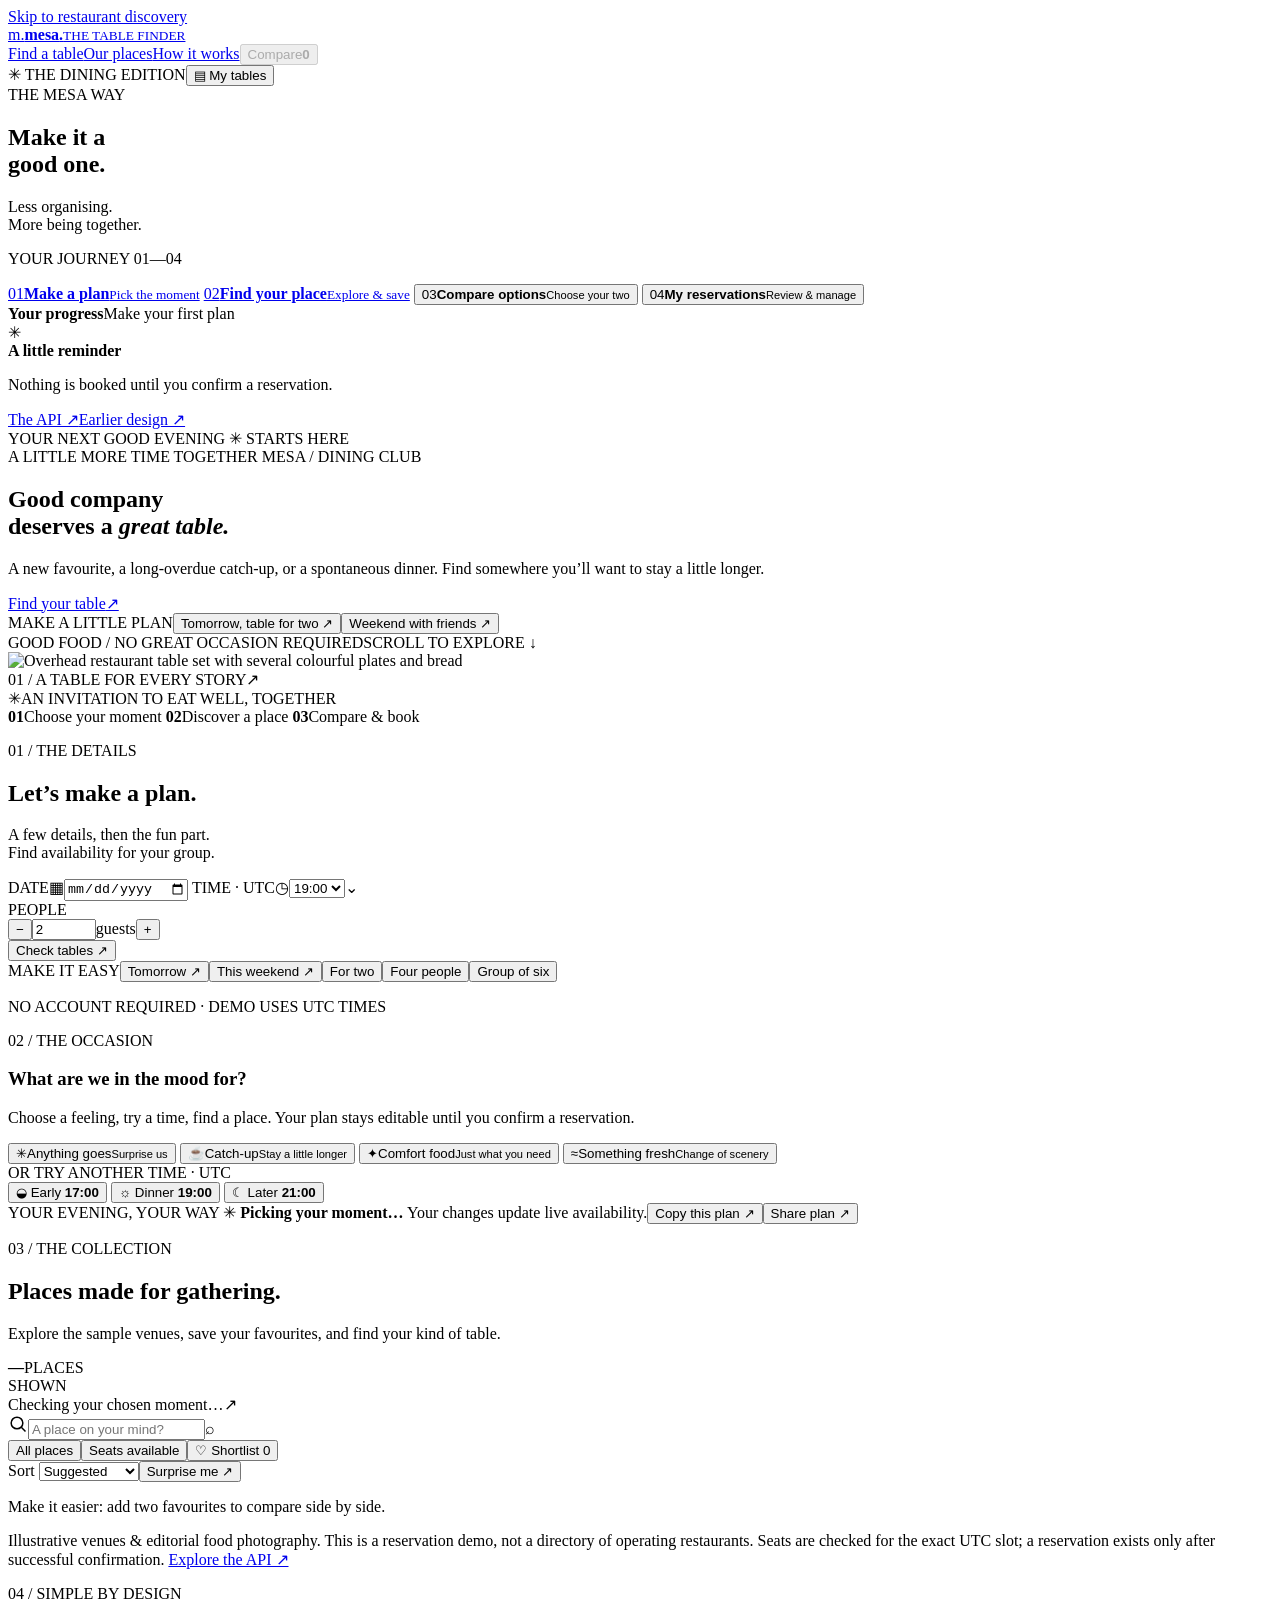
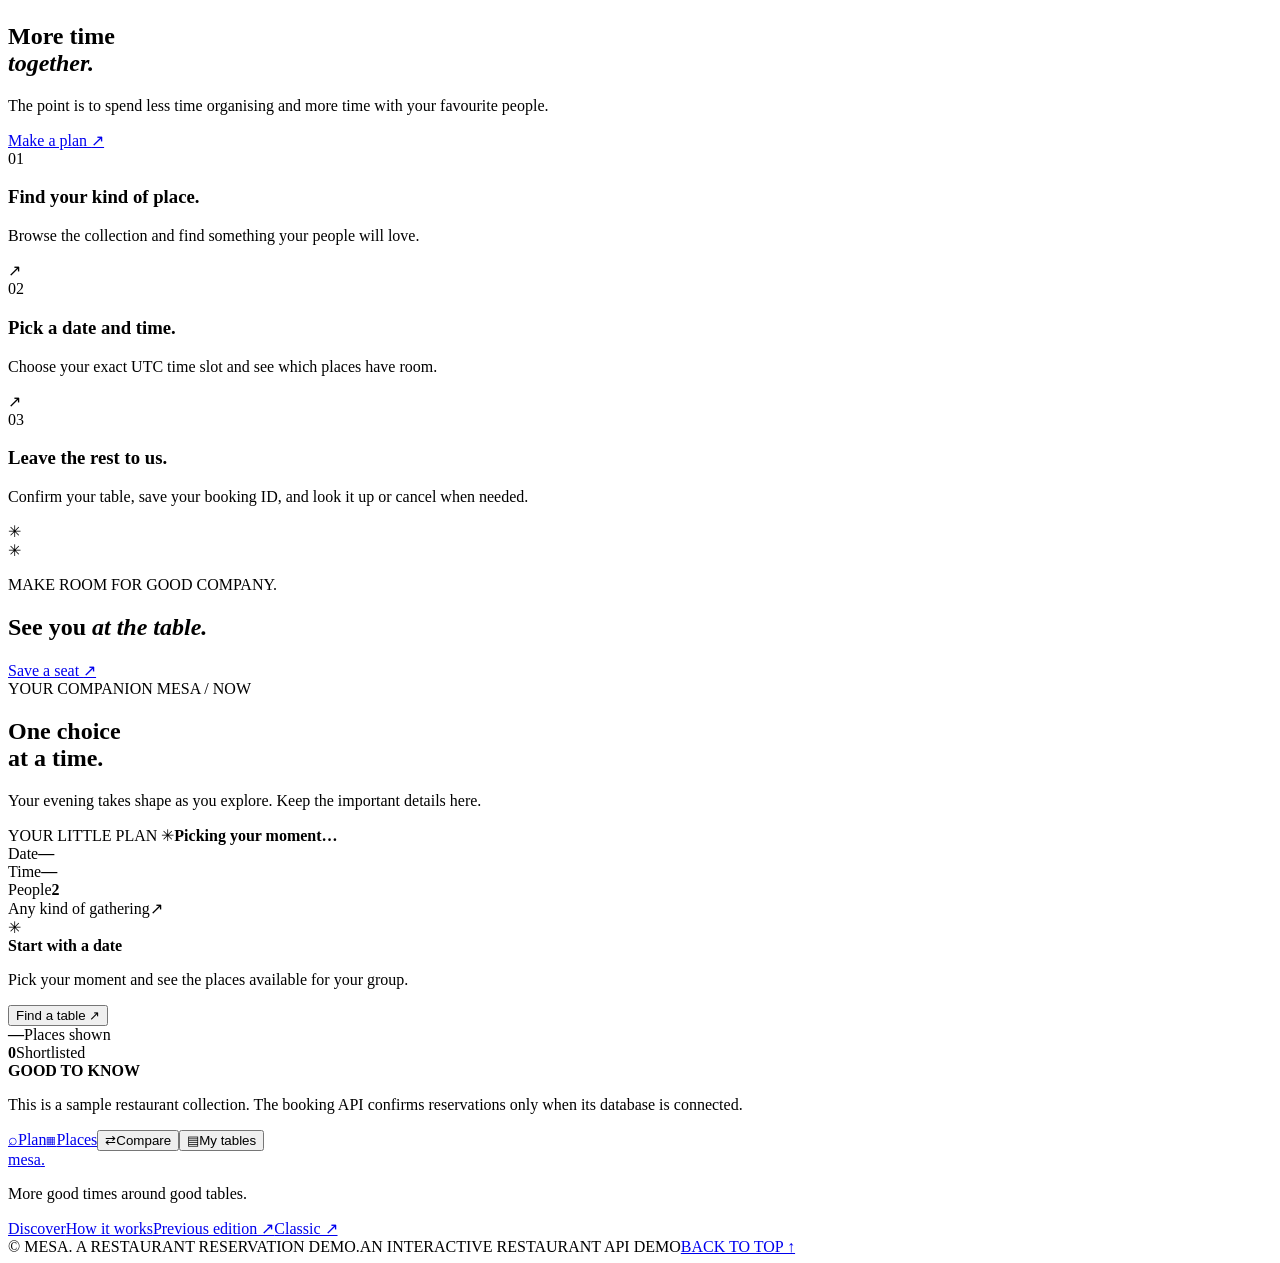
==== static/v3/index.html @ da26e8a4 "feat(mesa): add native share-plan action and accessible visual fallback on venue details" ====
<!doctype html>
<html lang="en">
<head>
  <meta charset="utf-8">
  <meta name="viewport" content="width=device-width, initial-scale=1">
  <meta name="theme-color" content="#F8F6F1">
  <meta name="description" content="A considered restaurant table finder. Compare places, check exact availability, save your favourites, and make a better plan together.">
  <title>mesa. — Find a place to gather</title>
  <link rel="icon" type="image/svg+xml" href="/v3-assets/favicon.svg">
  <link rel="preconnect" href="https://fonts.googleapis.com">
  <link rel="preconnect" href="https://fonts.gstatic.com" crossorigin>
  <link href="https://fonts.googleapis.com/css2?family=DM+Sans:wght@400;500;600;700;800&family=DM+Serif+Display:ital@0;1&display=swap" rel="stylesheet">
  <link rel="stylesheet" href="/v3-assets/styles.css">
  <link rel="stylesheet" href="/v3-assets/studio.css">
  <link rel="stylesheet" href="/v3-assets/compare.css">
  <link rel="stylesheet" href="/v3-assets/workspace.css">
  <link rel="stylesheet" href="/v3-assets/dining.css">
  <script src="/v3-assets/app.js" defer></script>
  <script src="/v3-assets/studio.js" defer></script>
  <script src="/v3-assets/compare.js" defer></script>
  <script src="/v3-assets/workspace.js" defer></script>
  <script src="/v3-assets/dining.js" defer></script>
</head>
<body>
  <a class="skip-link" href="#explore">Skip to restaurant discovery</a>
  <header class="workspace-header" id="top">
    <a href="#explore" class="workspace-brand" aria-label="Mesa Home"><span class="brand-mark" aria-hidden="true">m.</span><span class="brand-words"><strong>mesa<span>.</span></strong><small>THE TABLE FINDER</small></span></a>
    <nav class="workspace-tabs" aria-label="Primary"><a href="#explore" class="workspace-tab" data-work-nav="plan"><span>Find a table</span></a><a href="#places" class="workspace-tab" data-work-nav="places"><span>Our places</span></a><a href="#how-it-works" class="workspace-tab" data-work-nav="how"><span>How it works</span></a><button type="button" class="workspace-tab" data-open-compare id="header-compare" disabled><span>Compare</span><b id="header-compare-count">0</b></button></nav>
    <div class="workspace-actions"><span class="demo-indicator"><span aria-hidden="true">✳</span> THE DINING EDITION</span><button class="saved-button" type="button" id="open-reservations"><span aria-hidden="true">▤</span> My tables <span class="saved-count" id="saved-count" hidden></span></button></div>
  </header>
  <div class="workspace-shell">
    <aside class="journey-rail" aria-label="Your table journey">
      <div class="rail-intro"><span class="rail-kicker">THE MESA WAY</span><h2>Make it a<br>good one<span>.</span></h2><p>Less organising.<br>More being together.</p></div>
      <p class="rail-section-title">YOUR JOURNEY <span>01—04</span></p>
      <nav class="journey-list" aria-label="Reservation journey">
        <a href="#explore" class="journey-step is-active" data-step="plan"><span class="journey-no">01</span><span><strong>Make a plan</strong><small>Pick the moment</small></span></a>
        <a href="#places" class="journey-step" data-step="discover"><span class="journey-no">02</span><span><strong>Find your place</strong><small>Explore &amp; save</small></span></a>
        <button type="button" class="journey-step" data-open-compare data-step="compare"><span class="journey-no">03</span><span><strong>Compare options</strong><small>Choose your two</small></span></button>
        <button type="button" class="journey-step" data-open-tables data-step="review"><span class="journey-no">04</span><span><strong>My reservations</strong><small>Review &amp; manage</small></span></button>
      </nav>
      <div class="rail-tail"><div class="rail-progress-title"><strong>Your progress</strong><span id="rail-progress-text">Make your first plan</span></div><div class="rail-progress-track"><span id="rail-progress-fill"></span></div><div class="rail-note"><span aria-hidden="true">✳</span><div><strong>A little reminder</strong><p>Nothing is booked until you confirm a reservation.</p></div></div><div class="rail-links"><a href="/docs">The API ↗</a><a href="/v2">Earlier design ↗</a></div></div>
    </aside>
    <div class="workspace-main">
  <main class="workspace-content">
    <section class="hero" aria-labelledby="hero-title"><span class="hero-section-label">YOUR NEXT GOOD EVENING <span>✳</span> STARTS HERE</span>
      <div class="container hero-grid">
        <div class="hero-copy">
          <div class="kicker"><span class="kicker-dot"></span> A LITTLE MORE TIME TOGETHER <span class="edition">MESA / DINING CLUB</span></div>
          <h1 id="hero-title">Good company<br>deserves a <em>great table.</em></h1>
          <p class="hero-sub">A new favourite, a long-overdue catch-up, or a spontaneous dinner. Find somewhere you’ll want to stay a little longer.</p>
          <a class="hero-cta" href="#plan-fields"><span>Find your table</span><span class="cta-circle" aria-hidden="true">↗</span></a>
          <div class="hero-quick" aria-label="Quick plans"><span class="hero-quick-label">MAKE A LITTLE PLAN</span><button type="button" data-hero-plan="tomorrow">Tomorrow, table for two <span aria-hidden="true">↗</span></button><button type="button" data-hero-plan="weekend">Weekend with friends <span aria-hidden="true">↗</span></button></div>
          <div class="hero-foot"><span>GOOD FOOD / NO GREAT OCCASION REQUIRED</span><span>SCROLL TO EXPLORE ↓</span></div>
        </div>
        <div class="hero-visual" aria-label="Editorial photograph of food arranged around a shared table">
          <div class="visual-frame">
            <img class="hero-plate" src="https://images.unsplash.com/photo-1763867641433-e7d2c0f62361?auto=format&fit=crop&w=1400&q=82" data-fallback="/v2-assets/hero-table.svg" width="1000" height="900" fetchpriority="high" alt="Overhead restaurant table set with several colourful plates and bread">
            <div class="hero-photo-caption"><span>01 / A TABLE FOR EVERY STORY</span><span aria-hidden="true">↗</span></div>
          </div>
          <div class="photo-footnote"><span>✳</span><span>AN INVITATION TO EAT WELL, TOGETHER</span></div>
        </div>
      </div>
    </section>
    <div class="editorial-steps" aria-label="How Mesa works">
      <span class="editorial-step"><b>01</b><span>Choose your moment</span></span>
      <span class="steps-rule" aria-hidden="true"></span>
      <span class="editorial-step"><b>02</b><span>Discover a place</span></span>
      <span class="steps-rule" aria-hidden="true"></span>
      <span class="editorial-step"><b>03</b><span>Compare &amp; book</span></span>
    </div>
    <section id="explore" class="explore">
      <div class="container">
        <div class="booking-heading" id="plan-fields"><div><p class="eyebrow">01 / THE DETAILS</p><h2>Let’s make a plan.</h2></div><p>A few details, then the fun part.<br>Find availability for your group.</p></div>
        <form id="search-form" class="finder-form">
          <label class="field date-field" for="date"><span class="field-index">DATE</span><span class="field-main"><span class="field-icon" aria-hidden="true">▦</span><input id="date" name="date" type="date" required></span></label>
          <label class="field time-field" for="time"><span class="field-index">TIME · UTC</span><span class="field-main"><span class="field-icon" aria-hidden="true">◷</span><select id="time" name="time" required><option value="11:00">11:00</option><option value="12:00">12:00</option><option value="13:00">13:00</option><option value="14:00">14:00</option><option value="15:00">15:00</option><option value="16:00">16:00</option><option value="17:00">17:00</option><option value="18:00">18:00</option><option value="19:00" selected>19:00</option><option value="20:00">20:00</option><option value="21:00">21:00</option><option value="22:00">22:00</option></select><span class="select-arrow" aria-hidden="true">⌄</span></span></label>
          <div class="field guests-field"><label class="field-index" for="guests">PEOPLE</label><div class="guest-stepper"><button class="step" type="button" id="fewer" aria-label="Remove one guest">−</button><input id="guests" type="number" name="guests" min="1" max="1000" value="2" step="1" required aria-label="Number of guests"><span class="guest-unit">guests</span><button class="step" type="button" id="more" aria-label="Add one guest">+</button></div></div>
          <button class="button button-primary find-button" id="search-button" type="submit">Check tables <span aria-hidden="true">↗</span></button>
        </form>
        <div class="finder-extras"><div class="quick-dates" aria-label="Quick date choices"><span>MAKE IT EASY</span><button type="button" data-quick-date="tomorrow">Tomorrow ↗</button><button type="button" data-quick-date="weekend">This weekend ↗</button><button type="button" data-party="2">For two</button><button type="button" data-party="4">Four people</button><button type="button" data-party="6">Group of six</button></div><p>NO ACCOUNT REQUIRED <span aria-hidden="true">·</span> DEMO USES UTC TIMES</p></div>
        <section class="plan-studio" aria-labelledby="studio-heading">
          <div class="studio-top">
            <div class="studio-intro">
              <p class="eyebrow">02 / THE OCCASION</p>
              <h3 id="studio-heading">What are we in the mood for?</h3>
              <p>Choose a feeling, try a time, find a place. Your plan stays editable until you confirm a reservation.</p>
            </div>
            
          </div>
          <div class="vibe-options" role="group" aria-label="Filter by the mood of your gathering">
            <button type="button" class="vibe-chip active" data-vibe="all" aria-pressed="true"><span aria-hidden="true">✳</span><span>Anything goes<small>Surprise us</small></span></button>
            <button type="button" class="vibe-chip" data-vibe="catchup" aria-pressed="false"><span aria-hidden="true">☕</span><span>Catch-up<small>Stay a little longer</small></span></button>
            <button type="button" class="vibe-chip" data-vibe="comfort" aria-pressed="false"><span aria-hidden="true">✦</span><span>Comfort food<small>Just what you need</small></span></button>
            <button type="button" class="vibe-chip" data-vibe="fresh" aria-pressed="false"><span aria-hidden="true">≈</span><span>Something fresh<small>Change of scenery</small></span></button>
          </div>
          <div class="studio-bottom">
            <div class="time-studio">
              <span class="studio-label">OR TRY ANOTHER TIME <span>· UTC</span></span>
              <div class="time-options" role="group" aria-label="Quick time choices, in UTC">
                <button type="button" data-slot="17:00" aria-pressed="false"><span>◒</span> Early <strong>17:00</strong></button>
                <button type="button" data-slot="19:00" aria-pressed="true"><span>☼</span> Dinner <strong>19:00</strong></button>
                <button type="button" data-slot="21:00" aria-pressed="false"><span>☾</span> Later <strong>21:00</strong></button>
              </div>
            </div>
            <div class="plan-ticket" aria-live="polite">
              <span class="ticket-overline">YOUR EVENING, YOUR WAY <span aria-hidden="true">✳</span></span>
              <strong id="plan-summary">Picking your moment…</strong>
              <span id="plan-hint">Your changes update live availability.</span><button class="copy-plan" id="copy-plan" type="button">Copy this plan <span aria-hidden="true">↗</span></button><button class="share-plan" id="share-plan" type="button">Share plan <span aria-hidden="true">↗</span></button>
            </div>
          </div>
        </section>
        <div class="section-divider"></div>
        <div class="places-heading" id="places"><div><p class="eyebrow">03 / THE COLLECTION</p><h2>Places made for gathering.</h2><p class="section-intro">Explore the sample venues, save your favourites, and find your kind of table.</p></div><div class="count-mark"><strong id="restaurant-count">—</strong><span>PLACES<br>SHOWN</span></div></div>
        <div class="availability-note" role="status" aria-live="polite"><span class="availability-pulse" aria-hidden="true"></span><span id="availability-note">Checking your chosen moment…</span><span class="availability-note-spark" aria-hidden="true">↗</span></div><div id="system-message" class="system-message" role="status" aria-live="polite" hidden></div>
        <div class="list-tools"><label class="searchbox" for="restaurant-query"><svg viewBox="0 0 24 24" width="20" height="20" fill="none" stroke="currentColor" stroke-width="1.8" aria-hidden="true"><circle cx="10.8" cy="10.8" r="7"></circle><path d="m16 16 5 5"></path></svg><input id="restaurant-query" type="search" placeholder="A place on your mind?" autocomplete="off"><span class="search-shortcut" aria-hidden="true">⌕</span></label><div class="segmented" role="group" aria-label="Filter restaurants by availability"><button type="button" class="segment selected" data-filter="all" aria-pressed="true">All places</button><button type="button" class="segment" data-filter="available" aria-pressed="false">Seats available</button><button type="button" class="segment" data-filter="saved" aria-pressed="false">♡ Shortlist <span id="favorite-count">0</span></button></div><label class="sort-control" for="sort-restaurants">Sort <select id="sort-restaurants" aria-label="Sort places"><option value="recommended">Suggested</option><option value="capacity">Larger tables</option><option value="name">A to Z</option><option value="seats">More seats</option></select></label><button class="surprise-button" id="surprise-me" type="button">Surprise me <span aria-hidden="true">↗</span></button></div>
        <p class="compare-tip">Make it easier: add two favourites to compare side by side.</p>
        <div class="restaurant-grid" id="restaurant-grid" aria-live="polite" aria-busy="true"><div class="skeleton-card"></div><div class="skeleton-card"></div><div class="skeleton-card"></div></div>
        <p class="smallprint">Illustrative venues &amp; editorial food photography. This is a reservation demo, not a directory of operating restaurants. Seats are checked for the exact UTC slot; a reservation exists only after successful confirmation. <a href="/docs">Explore the API ↗</a></p>
      </div>
    </section>
    <section id="how-it-works" class="how">
      <div class="container how-grid">
        <div class="how-left"><p class="eyebrow eyebrow-light">04 / SIMPLE BY DESIGN</p><h2>More time<br><em>together.</em></h2><p>The point is to spend less time organising and more time with your favourite people.</p><a class="how-link" href="#explore">Make a plan <span aria-hidden="true">↗</span></a></div>
        <div class="how-right"><div class="how-step"><span class="how-no">01</span><div><h3>Find your kind of place.</h3><p>Browse the collection and find something your people will love.</p></div><span aria-hidden="true">↗</span></div><div class="how-step"><span class="how-no">02</span><div><h3>Pick a date and time.</h3><p>Choose your exact UTC time slot and see which places have room.</p></div><span aria-hidden="true">↗</span></div><div class="how-step"><span class="how-no">03</span><div><h3>Leave the rest to us.</h3><p>Confirm your table, save your booking ID, and look it up or cancel when needed.</p></div><span aria-hidden="true">✳</span></div></div>
      </div>
    </section>
    <section class="closing" id="about"><div class="container closing-inner"><span class="closing-spark" aria-hidden="true">✳</span><p>MAKE ROOM FOR GOOD COMPANY.</p><h2>See you <em>at the table.</em></h2><a href="#explore" class="closing-cta">Save a seat <span aria-hidden="true">↗</span></a></div></section>
  </main>
      </div>
    <aside class="coach-rail" aria-label="Your live table plan">
      <div class="coach-label"><span class="coach-dot"></span> YOUR COMPANION <span>MESA / NOW</span></div>
      <h2>One choice<br>at a time.</h2><p class="coach-lede">Your evening takes shape as you explore. Keep the important details here.</p>
      <div class="coach-receipt"><span class="coach-card-label">YOUR LITTLE PLAN <span aria-hidden="true">✳</span></span><strong id="coach-plan">Picking your moment…</strong><div class="coach-divider"></div><div class="coach-row"><span>Date</span><b id="coach-date">—</b></div><div class="coach-row"><span>Time</span><b id="coach-time">—</b></div><div class="coach-row"><span>People</span><b id="coach-guests">2</b></div><div class="coach-divider"></div><div class="coach-receipt-footer"><span id="coach-mood">Any kind of gathering</span><span aria-hidden="true">↗</span></div></div>
      <div class="coach-next"><span aria-hidden="true" class="coach-spark">✳</span><div><strong id="coach-next-title">Start with a date</strong><p id="coach-next-description">Pick your moment and see the places available for your group.</p><button type="button" id="coach-next-button">Find a table <span aria-hidden="true">↗</span></button></div></div>
      <div class="coach-stats"><div><strong id="coach-results">—</strong><span>Places shown</span></div><div><strong id="coach-shortlisted">0</strong><span>Shortlisted</span></div></div>
      <div class="coach-note"><strong>GOOD TO KNOW</strong><p>This is a sample restaurant collection. The booking API confirms reservations only when its database is connected.</p></div>
    </aside>
  </div>
  <nav class="mobile-nav" aria-label="Mobile navigation"><a href="#explore" data-mobile-tab="plan"><span aria-hidden="true">⌕</span>Plan</a><a href="#places" data-mobile-tab="places"><span aria-hidden="true">▦</span>Places</a><button type="button" data-open-compare><span aria-hidden="true">⇄</span>Compare</button><button type="button" data-open-tables><span aria-hidden="true">▤</span>My tables</button></nav>
  <footer class="footer"><div class="container footer-main"><div><a class="footer-logo" href="#top">mesa<span>.</span></a><p>More good times around good tables.</p></div><div class="footer-links"><a href="#explore">Discover</a><a href="#how-it-works">How it works</a><a href="/v2">Previous edition ↗</a><a href="/classic">Classic ↗</a></div></div><div class="container footer-bottom"><span>© <span id="year"></span> MESA. A RESTAURANT RESERVATION DEMO.</span><span>AN INTERACTIVE RESTAURANT API DEMO</span><a href="#top">BACK TO TOP ↑</a></div></footer>

  <dialog class="modal-dialog" id="booking-dialog" aria-labelledby="booking-title"><div class="dialog-inner"><button class="close-dialog" type="button" data-close="booking-dialog" aria-label="Close booking">×</button><p class="dialog-eyebrow">✳ LET'S MAKE IT OFFICIAL</p><h2 id="booking-title">It's a <em>date.</em></h2><p class="dialog-description" id="booking-restaurant">Your table is one click away.</p><div class="booking-recap"><div><span>DATE</span><strong id="recap-date">—</strong></div><div><span>TIME</span><strong id="recap-time">—</strong></div><div><span>PARTY</span><strong id="recap-guests">—</strong></div></div><p class="form-feedback" role="alert" id="booking-feedback" hidden></p><button class="button button-primary full" type="button" id="confirm-booking">Confirm my table <span aria-hidden="true">↗</span></button><button class="button button-secondary full" type="button" id="view-reservations-after-booking" hidden>See my tables <span aria-hidden="true">↗</span></button><p class="fine-note">No payment required · Time slots are UTC</p></div></dialog>
  <dialog class="modal-dialog side-dialog" id="reservations-dialog" aria-labelledby="reservations-title"><div class="dialog-inner"><button class="close-dialog" type="button" data-close="reservations-dialog" aria-label="Close My tables">×</button><p class="dialog-eyebrow">✳ THE PLANS YOU MADE</p><h2 id="reservations-title">Your <em>tables.</em></h2><p class="dialog-description">Saved in this browser. Keep your confirmation ID to look up a reservation on a different device.</p><form id="lookup-form" class="lookup-form"><label for="lookup-id">HAVE YOUR CONFIRMATION ID?</label><div class="lookup-row"><input id="lookup-id" type="number" min="1" inputmode="numeric" placeholder="e.g. 42" required><button class="button button-ink" type="submit">Look up ↗</button></div></form><p class="form-feedback" role="alert" id="reservations-feedback" hidden></p><div id="reservations-list" class="reservation-list" aria-live="polite"><p class="muted">Finding your tables…</p></div><button class="button button-outline full" type="button" id="find-another">Find another table <span aria-hidden="true">↗</span></button></div></dialog>
  <dialog class="modal-dialog" id="cancel-dialog" aria-labelledby="cancel-title"><div class="dialog-inner"><p class="dialog-eyebrow">✳ JUST CHECKING</p><h2 id="cancel-title">Change of <em>plans?</em></h2><p class="dialog-description">Cancelling will free up these seats. You can always book again.</p><p class="form-feedback" role="alert" id="cancel-feedback" hidden></p><div class="dialog-actions"><button class="button button-outline" type="button" id="keep-reservation">Keep it</button><button class="button button-danger" type="button" id="confirm-cancel">Cancel reservation</button></div></div></dialog>
  <dialog class="modal-dialog details-dialog" id="details-dialog" aria-labelledby="details-title">
    <div class="dialog-inner">
      <button class="close-dialog" type="button" data-close="details-dialog" aria-label="Close restaurant details">×</button>
      <p class="dialog-eyebrow">✳ A CLOSER LOOK</p>
      <div class="detail-visual"><img id="details-image" src="/v2-assets/olive.svg" data-fallback="/v2-assets/olive.svg" width="600" height="390" alt="Illustrative food photography for a sample venue"></div>
      <h2 id="details-title">Your next good spot</h2>
      <p class="dialog-description" id="details-description"></p>
      <div class="detail-live" id="details-live" role="status"></div>
      <p class="details-note">Availability for the selected date and party size, fetched from the demo API. Times are UTC. Booking requires a final confirmation.</p>
      <button type="button" class="button button-primary full" id="details-book">Save this table <span aria-hidden="true">↗</span></button>
    </div>
  </dialog>
  <aside class="compare-tray" id="compare-tray" aria-label="Compare selected places" hidden>
    <div class="compare-tray-inner">
      <div class="compare-tray-copy"><span class="compare-dot" aria-hidden="true">✳</span><div><strong id="compare-count">Pick 2 places to compare</strong><span id="compare-names">Choose a restaurant that catches your eye</span></div></div>
      <div class="compare-tray-actions"><button id="clear-compare" type="button" class="compare-clear">Clear</button><button id="open-compare" type="button" class="compare-open" disabled>Compare places <span aria-hidden="true">↗</span></button></div>
    </div>
  </aside>
  <dialog class="modal-dialog compare-dialog" id="compare-dialog" aria-labelledby="compare-title">
    <div class="dialog-inner compare-dialog-inner">
      <button class="close-dialog" type="button" data-close="compare-dialog" aria-label="Close comparison">×</button>
      <p class="dialog-eyebrow">✳ THE GOOD KIND OF DECISION</p>
      <h2 id="compare-title">Side by <em>side.</em></h2>
      <p class="dialog-description" id="compare-subtitle">Compare two places for your exact date, time and group size.</p>
      <div class="compare-list" id="compare-list" aria-live="polite"></div>
      <p class="compare-disclaimer">This demo lists sample places. A table is only saved after a successful reservation confirmation.</p>
    </div>
  </dialog>
  <div class="toast" id="toast" role="status" aria-live="polite" hidden></div>
</body>
</html>
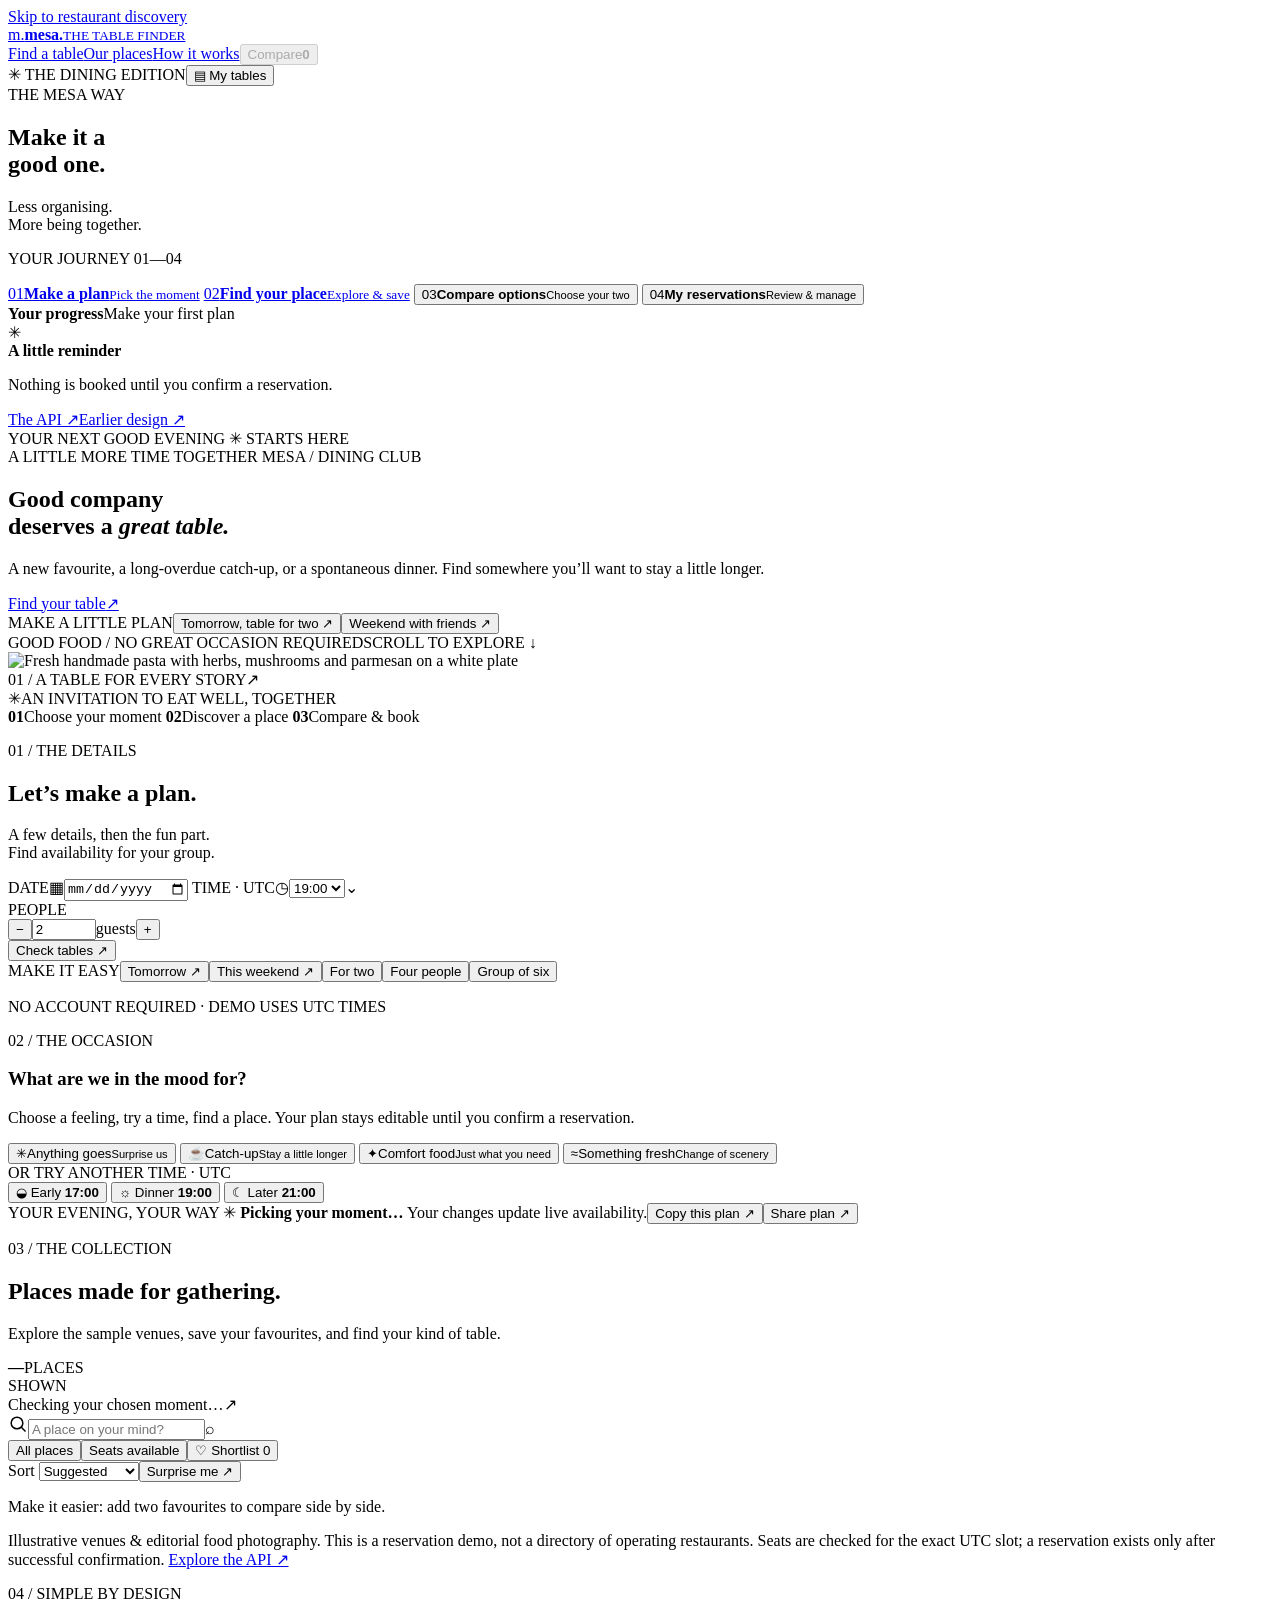
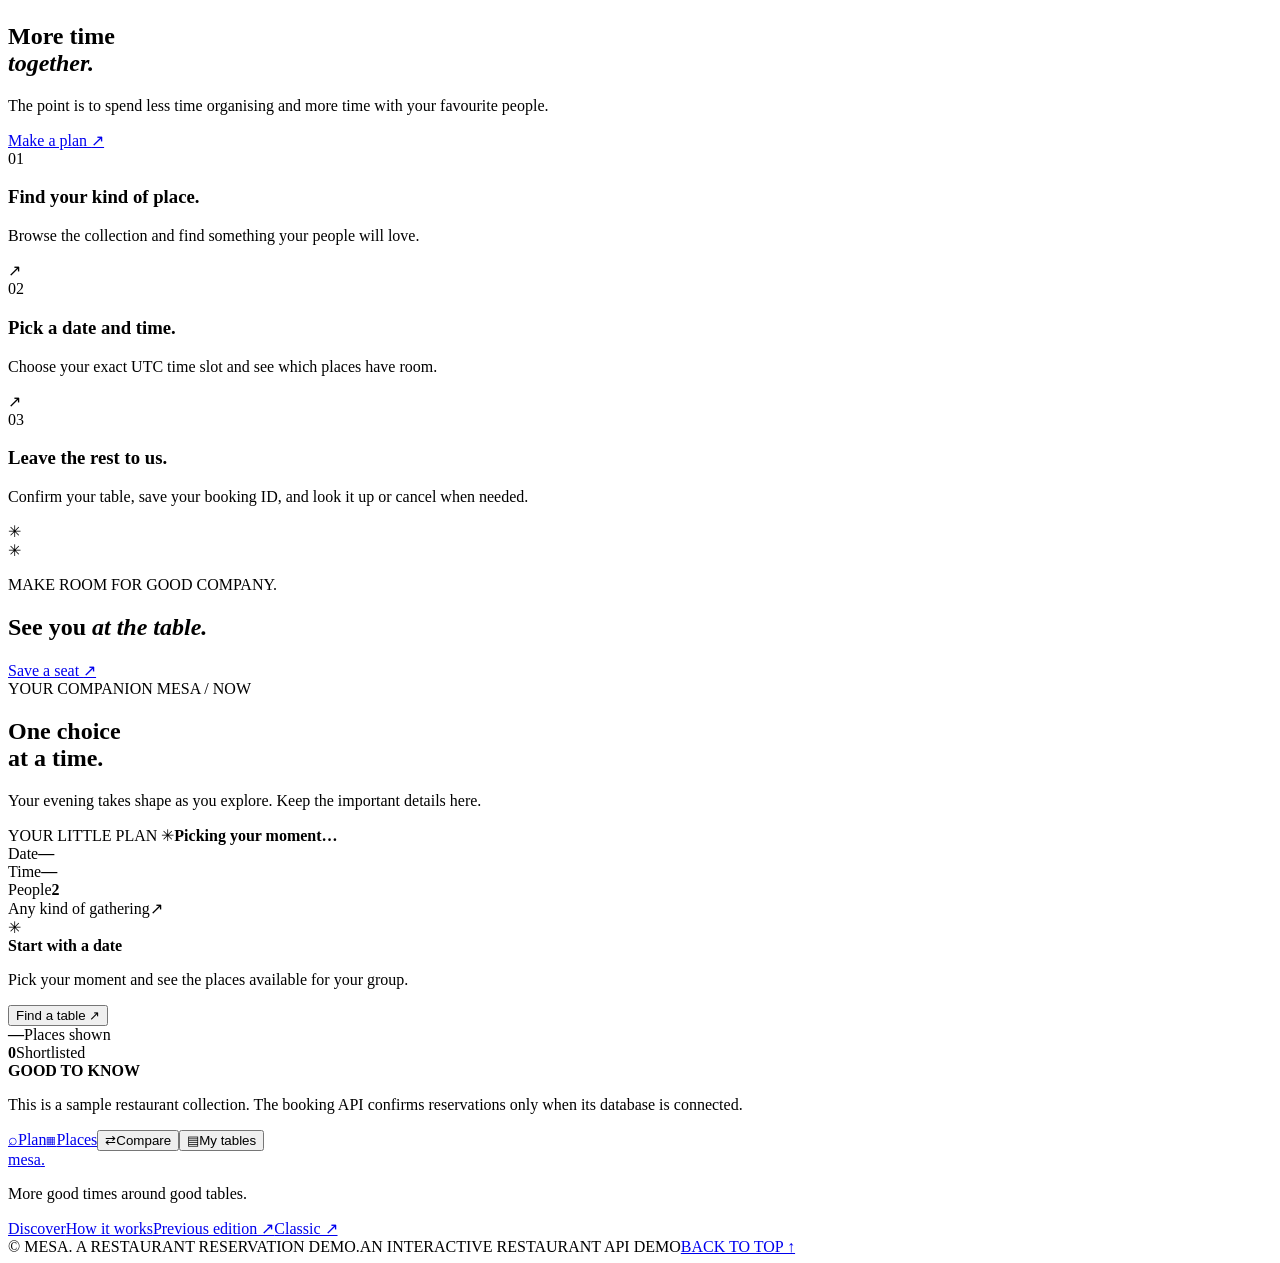
==== commit 96fc9700: "visual(mesa): replace uninviting empty plate in hero with refined appetizing food editorial" ====
--- a/static/v3/index.html
+++ b/static/v3/index.html
@@ -5,7 +5,7 @@
   <meta name="viewport" content="width=device-width, initial-scale=1">
   <meta name="theme-color" content="#F8F6F1">
   <meta name="description" content="A considered restaurant table finder. Compare places, check exact availability, save your favourites, and make a better plan together.">
-  <title>mesa. — Find a place to gather</title>
+  <title>Mesa. — Find a place to gather</title>
   <link rel="icon" type="image/svg+xml" href="/v3-assets/favicon.svg">
   <link rel="preconnect" href="https://fonts.googleapis.com">
   <link rel="preconnect" href="https://fonts.gstatic.com" crossorigin>
@@ -52,9 +52,9 @@
           <div class="hero-quick" aria-label="Quick plans"><span class="hero-quick-label">MAKE A LITTLE PLAN</span><button type="button" data-hero-plan="tomorrow">Tomorrow, table for two <span aria-hidden="true">↗</span></button><button type="button" data-hero-plan="weekend">Weekend with friends <span aria-hidden="true">↗</span></button></div>
           <div class="hero-foot"><span>GOOD FOOD / NO GREAT OCCASION REQUIRED</span><span>SCROLL TO EXPLORE ↓</span></div>
         </div>
-        <div class="hero-visual" aria-label="Editorial photograph of food arranged around a shared table">
+        <div class="hero-visual" aria-label="Editorial photograph of plated pasta for a shared meal">
           <div class="visual-frame">
-            <img class="hero-plate" src="https://images.unsplash.com/photo-1763867641433-e7d2c0f62361?auto=format&fit=crop&w=1400&q=82" data-fallback="/v2-assets/hero-table.svg" width="1000" height="900" fetchpriority="high" alt="Overhead restaurant table set with several colourful plates and bread">
+            <img class="hero-plate" src="https://images.unsplash.com/photo-1473093226795-af9932fe5856?auto=format&fit=crop&w=1400&q=82" data-fallback="/v2-assets/hero-table.svg" width="1000" height="900" fetchpriority="high" alt="Fresh handmade pasta with herbs, mushrooms and parmesan on a white plate">
             <div class="hero-photo-caption"><span>01 / A TABLE FOR EVERY STORY</span><span aria-hidden="true">↗</span></div>
           </div>
           <div class="photo-footnote"><span>✳</span><span>AN INVITATION TO EAT WELL, TOGETHER</span></div>
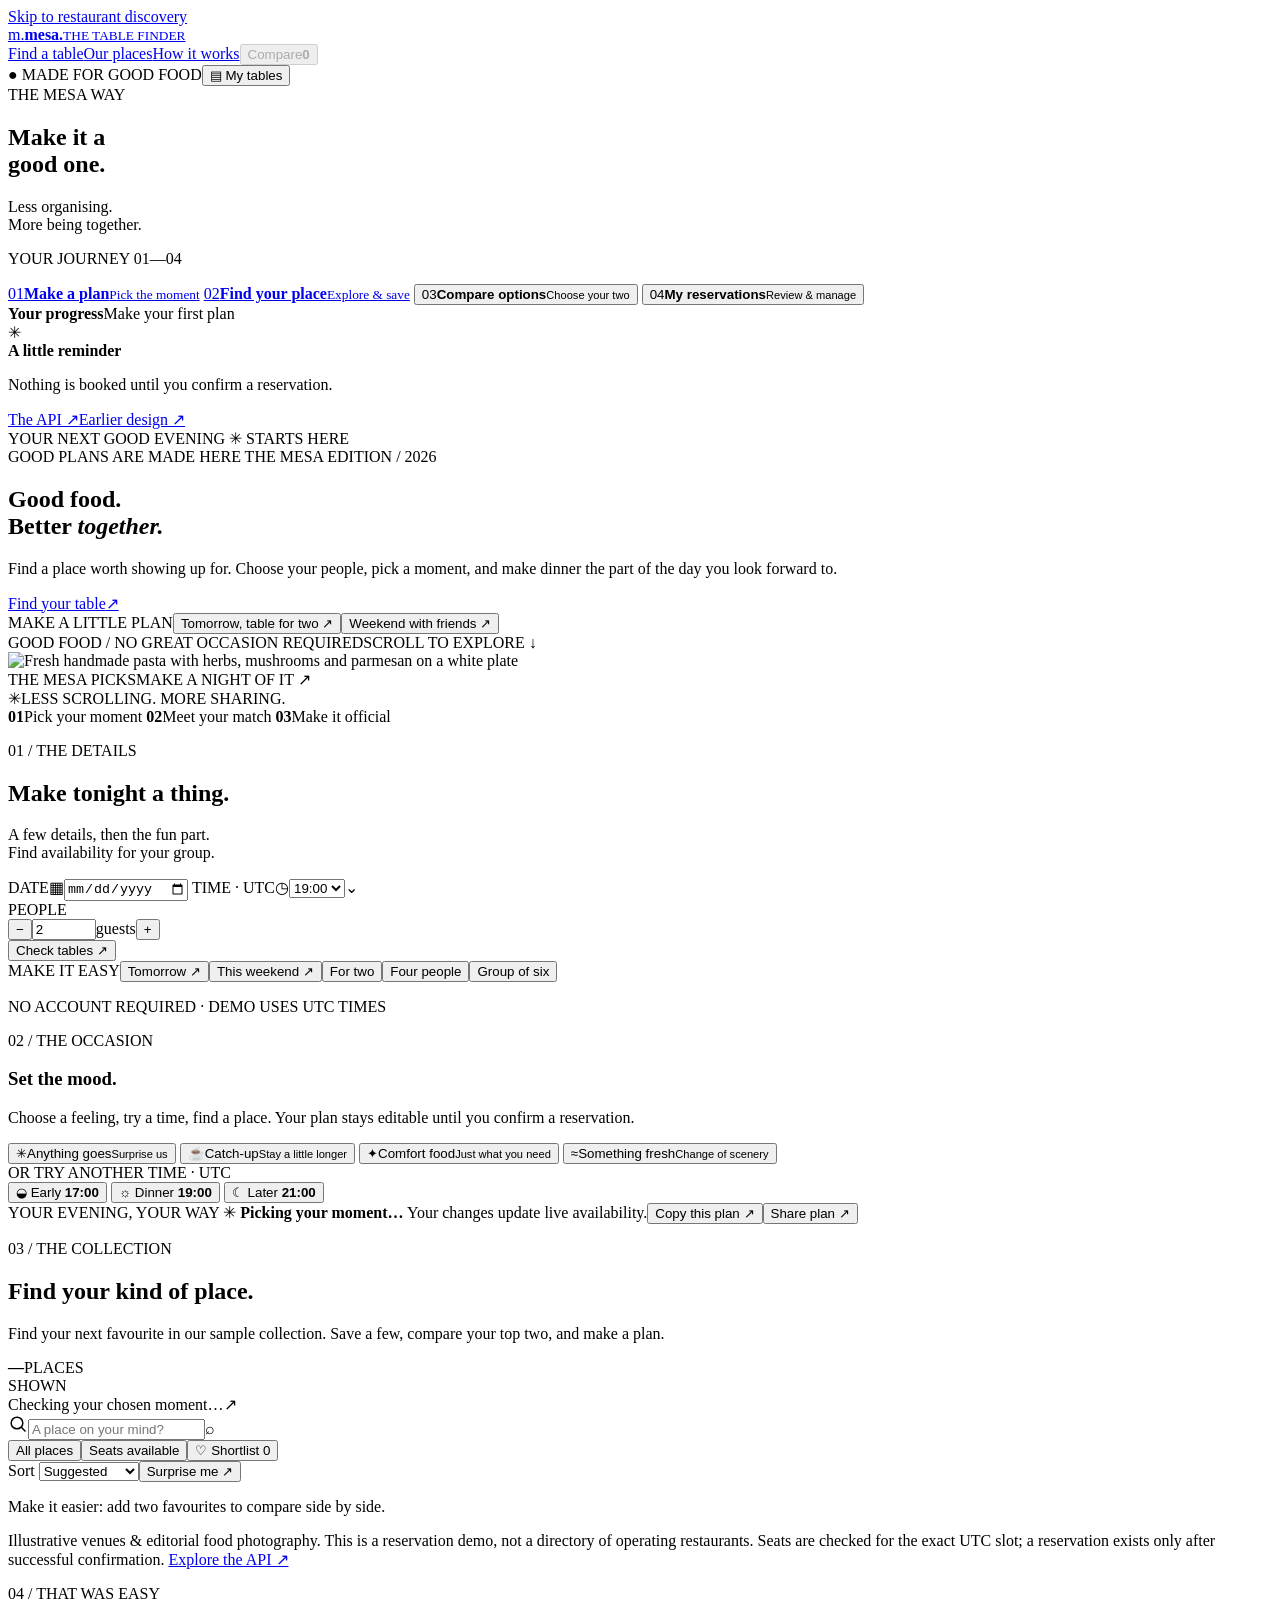
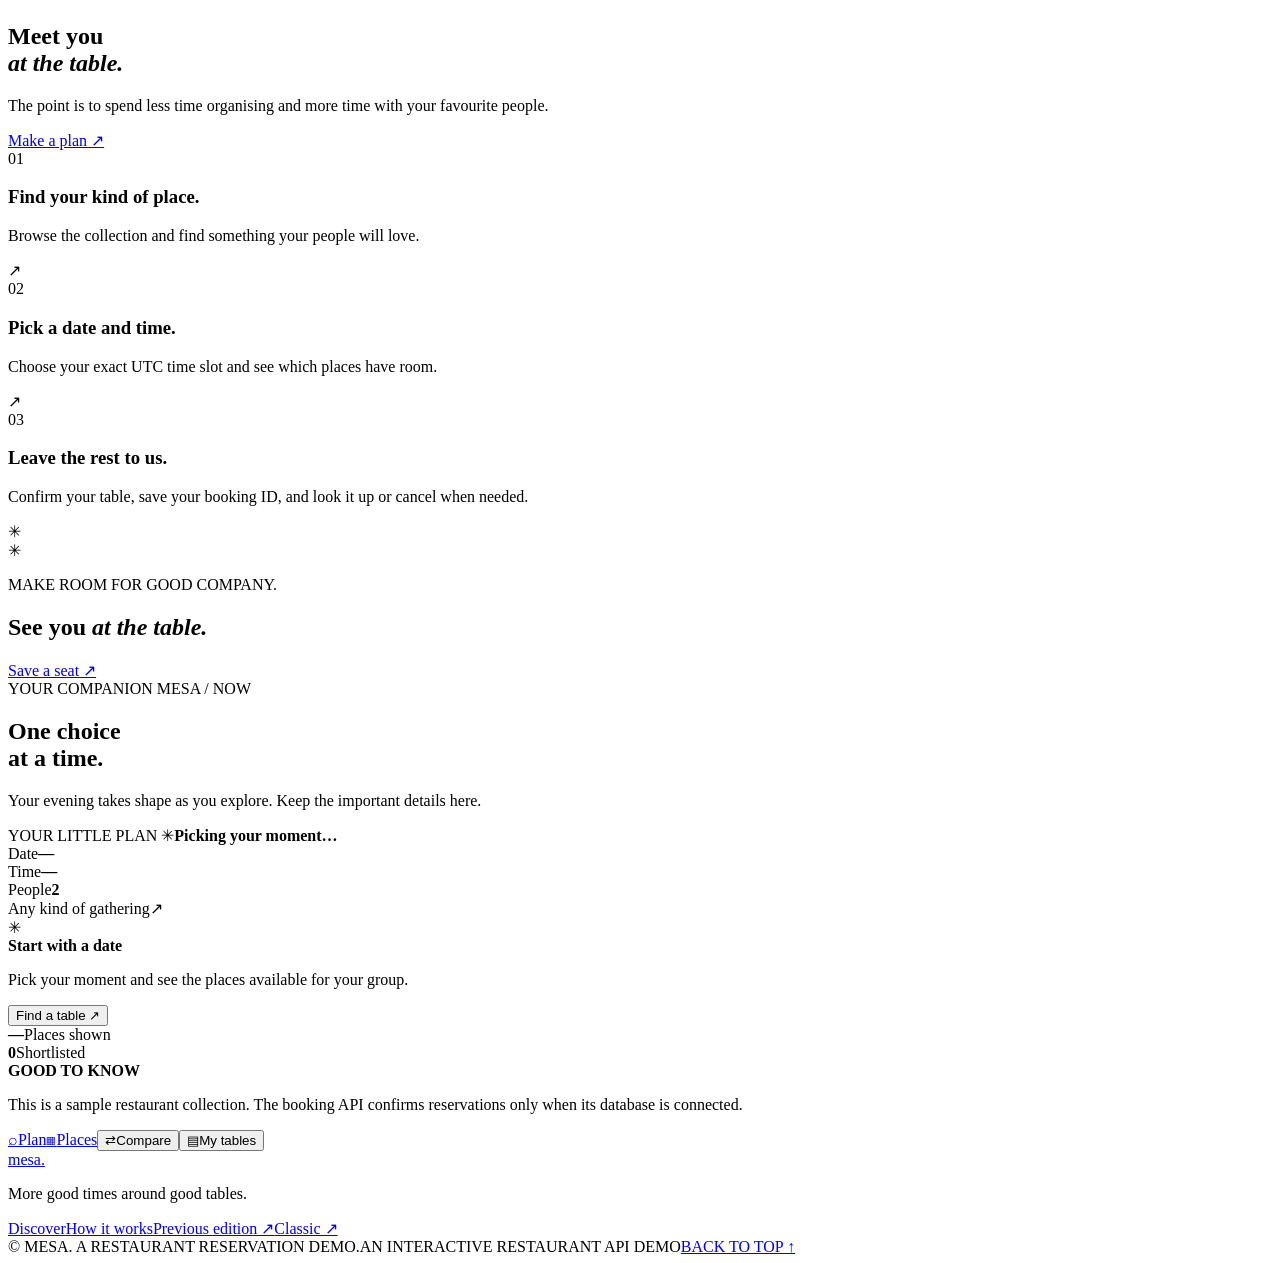
==== commit b1b27a03: "design(mesa): move beyond retro editorial with bold 2026 food-first copy, CTA labels and brand typog" ====
--- a/static/v3/index.html
+++ b/static/v3/index.html
@@ -3,18 +3,19 @@
 <head>
   <meta charset="utf-8">
   <meta name="viewport" content="width=device-width, initial-scale=1">
-  <meta name="theme-color" content="#F8F6F1">
+  <meta name="theme-color" content="#F8F7F2">
   <meta name="description" content="A considered restaurant table finder. Compare places, check exact availability, save your favourites, and make a better plan together.">
   <title>Mesa. — Find a place to gather</title>
   <link rel="icon" type="image/svg+xml" href="/v3-assets/favicon.svg">
   <link rel="preconnect" href="https://fonts.googleapis.com">
   <link rel="preconnect" href="https://fonts.gstatic.com" crossorigin>
-  <link href="https://fonts.googleapis.com/css2?family=DM+Sans:wght@400;500;600;700;800&family=DM+Serif+Display:ital@0;1&display=swap" rel="stylesheet">
+  <link href="https://fonts.googleapis.com/css2?family=DM+Sans:wght@400;500;600;700;800&family=DM+Serif+Display:ital@0;1&family=Plus+Jakarta+Sans:wght@400;500;600;700;800&display=swap" rel="stylesheet">
   <link rel="stylesheet" href="/v3-assets/styles.css">
   <link rel="stylesheet" href="/v3-assets/studio.css">
   <link rel="stylesheet" href="/v3-assets/compare.css">
   <link rel="stylesheet" href="/v3-assets/workspace.css">
   <link rel="stylesheet" href="/v3-assets/dining.css">
+  <link rel="stylesheet" href="/v3-assets/paprika.css">
   <script src="/v3-assets/app.js" defer></script>
   <script src="/v3-assets/studio.js" defer></script>
   <script src="/v3-assets/compare.js" defer></script>
@@ -26,7 +27,7 @@
   <header class="workspace-header" id="top">
     <a href="#explore" class="workspace-brand" aria-label="Mesa Home"><span class="brand-mark" aria-hidden="true">m.</span><span class="brand-words"><strong>mesa<span>.</span></strong><small>THE TABLE FINDER</small></span></a>
     <nav class="workspace-tabs" aria-label="Primary"><a href="#explore" class="workspace-tab" data-work-nav="plan"><span>Find a table</span></a><a href="#places" class="workspace-tab" data-work-nav="places"><span>Our places</span></a><a href="#how-it-works" class="workspace-tab" data-work-nav="how"><span>How it works</span></a><button type="button" class="workspace-tab" data-open-compare id="header-compare" disabled><span>Compare</span><b id="header-compare-count">0</b></button></nav>
-    <div class="workspace-actions"><span class="demo-indicator"><span aria-hidden="true">✳</span> THE DINING EDITION</span><button class="saved-button" type="button" id="open-reservations"><span aria-hidden="true">▤</span> My tables <span class="saved-count" id="saved-count" hidden></span></button></div>
+    <div class="workspace-actions"><span class="demo-indicator"><span aria-hidden="true">●</span> MADE FOR GOOD FOOD</span><button class="saved-button" type="button" id="open-reservations"><span aria-hidden="true">▤</span> My tables <span class="saved-count" id="saved-count" hidden></span></button></div>
   </header>
   <div class="workspace-shell">
     <aside class="journey-rail" aria-label="Your table journey">
@@ -45,9 +46,9 @@
     <section class="hero" aria-labelledby="hero-title"><span class="hero-section-label">YOUR NEXT GOOD EVENING <span>✳</span> STARTS HERE</span>
       <div class="container hero-grid">
         <div class="hero-copy">
-          <div class="kicker"><span class="kicker-dot"></span> A LITTLE MORE TIME TOGETHER <span class="edition">MESA / DINING CLUB</span></div>
-          <h1 id="hero-title">Good company<br>deserves a <em>great table.</em></h1>
-          <p class="hero-sub">A new favourite, a long-overdue catch-up, or a spontaneous dinner. Find somewhere you’ll want to stay a little longer.</p>
+          <div class="kicker"><span class="kicker-dot"></span> GOOD PLANS ARE MADE HERE <span class="edition">THE MESA EDITION / 2026</span></div>
+          <h1 id="hero-title">Good food.<br>Better <em>together.</em></h1>
+          <p class="hero-sub">Find a place worth showing up for. Choose your people, pick a moment, and make dinner the part of the day you look forward to.</p>
           <a class="hero-cta" href="#plan-fields"><span>Find your table</span><span class="cta-circle" aria-hidden="true">↗</span></a>
           <div class="hero-quick" aria-label="Quick plans"><span class="hero-quick-label">MAKE A LITTLE PLAN</span><button type="button" data-hero-plan="tomorrow">Tomorrow, table for two <span aria-hidden="true">↗</span></button><button type="button" data-hero-plan="weekend">Weekend with friends <span aria-hidden="true">↗</span></button></div>
           <div class="hero-foot"><span>GOOD FOOD / NO GREAT OCCASION REQUIRED</span><span>SCROLL TO EXPLORE ↓</span></div>
@@ -55,22 +56,22 @@
         <div class="hero-visual" aria-label="Editorial photograph of plated pasta for a shared meal">
           <div class="visual-frame">
             <img class="hero-plate" src="https://images.unsplash.com/photo-1473093226795-af9932fe5856?auto=format&fit=crop&w=1400&q=82" data-fallback="/v2-assets/hero-table.svg" width="1000" height="900" fetchpriority="high" alt="Fresh handmade pasta with herbs, mushrooms and parmesan on a white plate">
-            <div class="hero-photo-caption"><span>01 / A TABLE FOR EVERY STORY</span><span aria-hidden="true">↗</span></div>
+            <div class="hero-photo-caption"><span class="caption-badge">THE MESA PICKS</span><span>MAKE A NIGHT OF IT <span aria-hidden="true">↗</span></span></div>
           </div>
-          <div class="photo-footnote"><span>✳</span><span>AN INVITATION TO EAT WELL, TOGETHER</span></div>
+          <div class="photo-footnote"><span>✳</span><span>LESS SCROLLING. MORE SHARING.</span></div>
         </div>
       </div>
     </section>
     <div class="editorial-steps" aria-label="How Mesa works">
-      <span class="editorial-step"><b>01</b><span>Choose your moment</span></span>
+      <span class="editorial-step"><b>01</b><span>Pick your moment</span></span>
       <span class="steps-rule" aria-hidden="true"></span>
-      <span class="editorial-step"><b>02</b><span>Discover a place</span></span>
+      <span class="editorial-step"><b>02</b><span>Meet your match</span></span>
       <span class="steps-rule" aria-hidden="true"></span>
-      <span class="editorial-step"><b>03</b><span>Compare &amp; book</span></span>
+      <span class="editorial-step"><b>03</b><span>Make it official</span></span>
     </div>
     <section id="explore" class="explore">
       <div class="container">
-        <div class="booking-heading" id="plan-fields"><div><p class="eyebrow">01 / THE DETAILS</p><h2>Let’s make a plan.</h2></div><p>A few details, then the fun part.<br>Find availability for your group.</p></div>
+        <div class="booking-heading" id="plan-fields"><div><p class="eyebrow">01 / THE DETAILS</p><h2>Make tonight a thing.</h2></div><p>A few details, then the fun part.<br>Find availability for your group.</p></div>
         <form id="search-form" class="finder-form">
           <label class="field date-field" for="date"><span class="field-index">DATE</span><span class="field-main"><span class="field-icon" aria-hidden="true">▦</span><input id="date" name="date" type="date" required></span></label>
           <label class="field time-field" for="time"><span class="field-index">TIME · UTC</span><span class="field-main"><span class="field-icon" aria-hidden="true">◷</span><select id="time" name="time" required><option value="11:00">11:00</option><option value="12:00">12:00</option><option value="13:00">13:00</option><option value="14:00">14:00</option><option value="15:00">15:00</option><option value="16:00">16:00</option><option value="17:00">17:00</option><option value="18:00">18:00</option><option value="19:00" selected>19:00</option><option value="20:00">20:00</option><option value="21:00">21:00</option><option value="22:00">22:00</option></select><span class="select-arrow" aria-hidden="true">⌄</span></span></label>
@@ -82,7 +83,7 @@
           <div class="studio-top">
             <div class="studio-intro">
               <p class="eyebrow">02 / THE OCCASION</p>
-              <h3 id="studio-heading">What are we in the mood for?</h3>
+              <h3 id="studio-heading">Set the mood.</h3>
               <p>Choose a feeling, try a time, find a place. Your plan stays editable until you confirm a reservation.</p>
             </div>
             
@@ -110,7 +111,7 @@
           </div>
         </section>
         <div class="section-divider"></div>
-        <div class="places-heading" id="places"><div><p class="eyebrow">03 / THE COLLECTION</p><h2>Places made for gathering.</h2><p class="section-intro">Explore the sample venues, save your favourites, and find your kind of table.</p></div><div class="count-mark"><strong id="restaurant-count">—</strong><span>PLACES<br>SHOWN</span></div></div>
+        <div class="places-heading" id="places"><div><p class="eyebrow">03 / THE COLLECTION</p><h2>Find your kind of place.</h2><p class="section-intro">Find your next favourite in our sample collection. Save a few, compare your top two, and make a plan.</p></div><div class="count-mark"><strong id="restaurant-count">—</strong><span>PLACES<br>SHOWN</span></div></div>
         <div class="availability-note" role="status" aria-live="polite"><span class="availability-pulse" aria-hidden="true"></span><span id="availability-note">Checking your chosen moment…</span><span class="availability-note-spark" aria-hidden="true">↗</span></div><div id="system-message" class="system-message" role="status" aria-live="polite" hidden></div>
         <div class="list-tools"><label class="searchbox" for="restaurant-query"><svg viewBox="0 0 24 24" width="20" height="20" fill="none" stroke="currentColor" stroke-width="1.8" aria-hidden="true"><circle cx="10.8" cy="10.8" r="7"></circle><path d="m16 16 5 5"></path></svg><input id="restaurant-query" type="search" placeholder="A place on your mind?" autocomplete="off"><span class="search-shortcut" aria-hidden="true">⌕</span></label><div class="segmented" role="group" aria-label="Filter restaurants by availability"><button type="button" class="segment selected" data-filter="all" aria-pressed="true">All places</button><button type="button" class="segment" data-filter="available" aria-pressed="false">Seats available</button><button type="button" class="segment" data-filter="saved" aria-pressed="false">♡ Shortlist <span id="favorite-count">0</span></button></div><label class="sort-control" for="sort-restaurants">Sort <select id="sort-restaurants" aria-label="Sort places"><option value="recommended">Suggested</option><option value="capacity">Larger tables</option><option value="name">A to Z</option><option value="seats">More seats</option></select></label><button class="surprise-button" id="surprise-me" type="button">Surprise me <span aria-hidden="true">↗</span></button></div>
         <p class="compare-tip">Make it easier: add two favourites to compare side by side.</p>
@@ -120,7 +121,7 @@
     </section>
     <section id="how-it-works" class="how">
       <div class="container how-grid">
-        <div class="how-left"><p class="eyebrow eyebrow-light">04 / SIMPLE BY DESIGN</p><h2>More time<br><em>together.</em></h2><p>The point is to spend less time organising and more time with your favourite people.</p><a class="how-link" href="#explore">Make a plan <span aria-hidden="true">↗</span></a></div>
+        <div class="how-left"><p class="eyebrow eyebrow-light">04 / THAT WAS EASY</p><h2>Meet you<br><em>at the table.</em></h2><p>The point is to spend less time organising and more time with your favourite people.</p><a class="how-link" href="#explore">Make a plan <span aria-hidden="true">↗</span></a></div>
         <div class="how-right"><div class="how-step"><span class="how-no">01</span><div><h3>Find your kind of place.</h3><p>Browse the collection and find something your people will love.</p></div><span aria-hidden="true">↗</span></div><div class="how-step"><span class="how-no">02</span><div><h3>Pick a date and time.</h3><p>Choose your exact UTC time slot and see which places have room.</p></div><span aria-hidden="true">↗</span></div><div class="how-step"><span class="how-no">03</span><div><h3>Leave the rest to us.</h3><p>Confirm your table, save your booking ID, and look it up or cancel when needed.</p></div><span aria-hidden="true">✳</span></div></div>
       </div>
     </section>
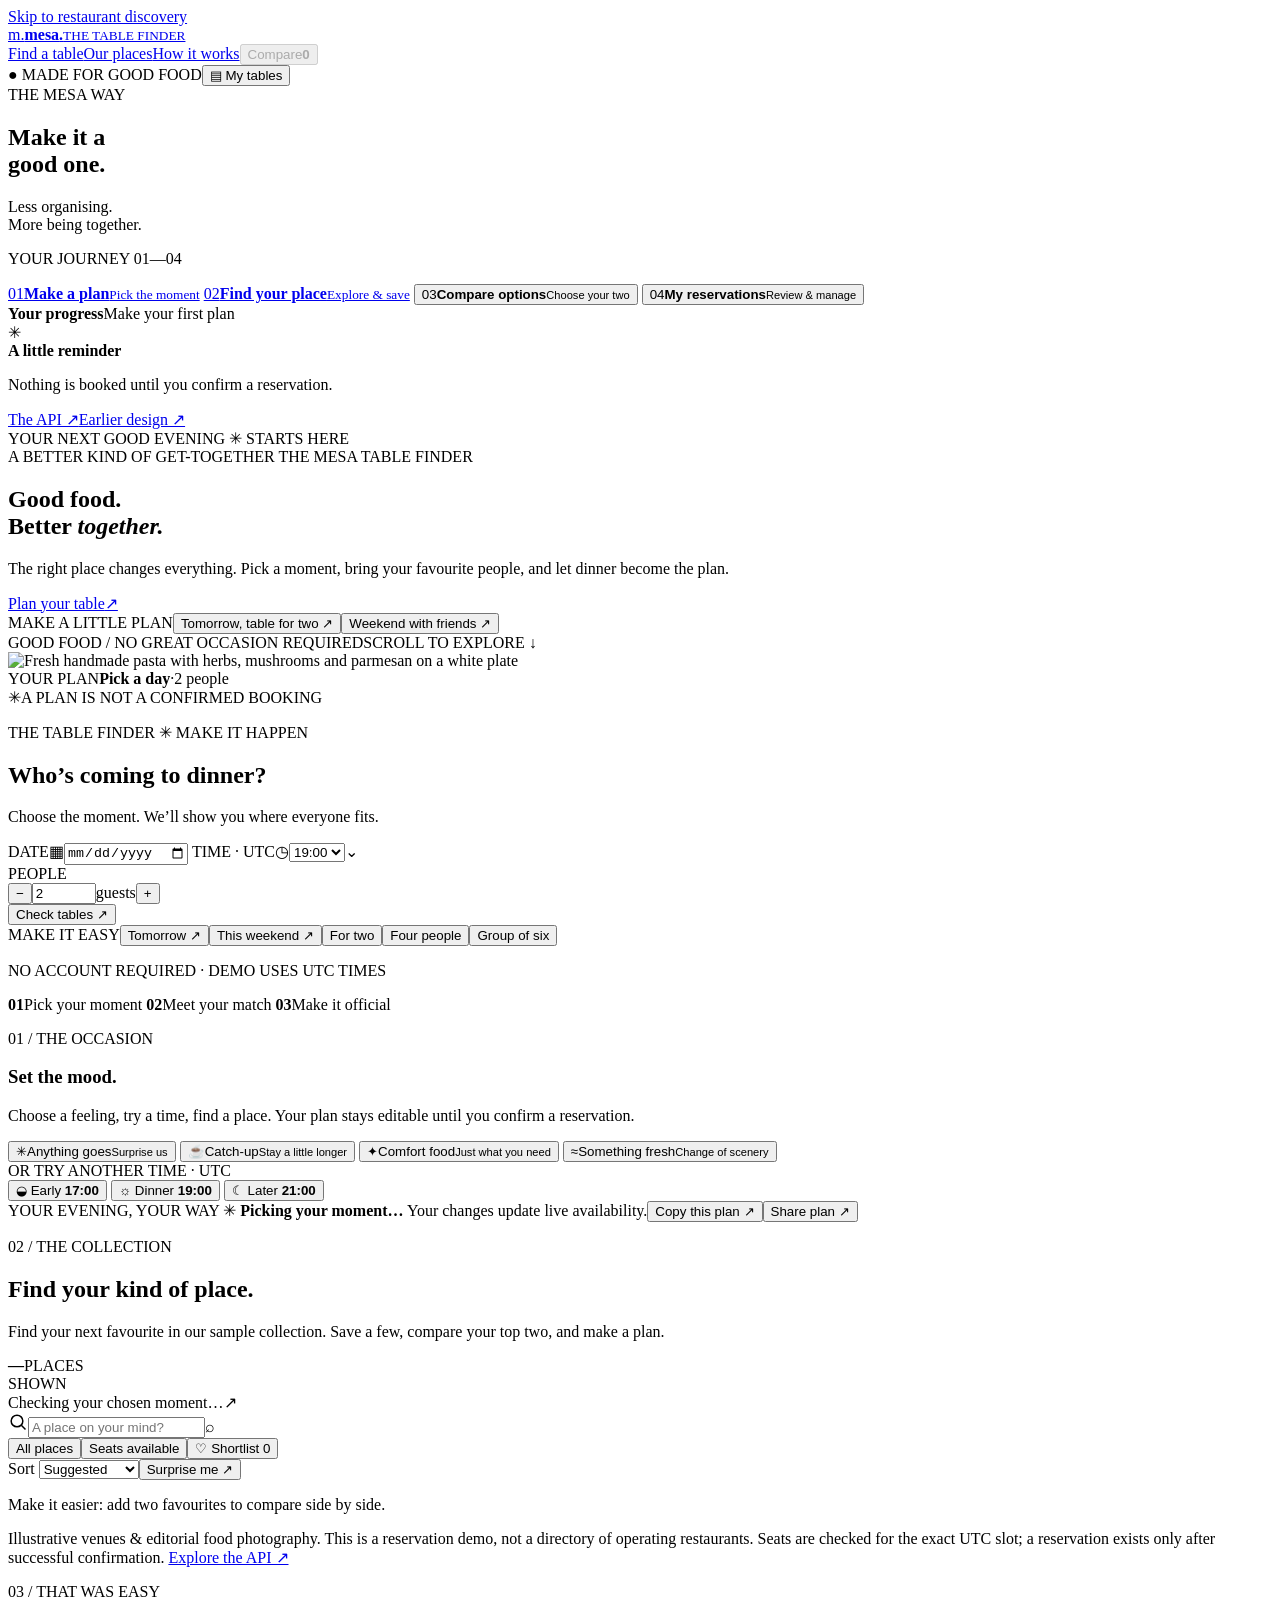
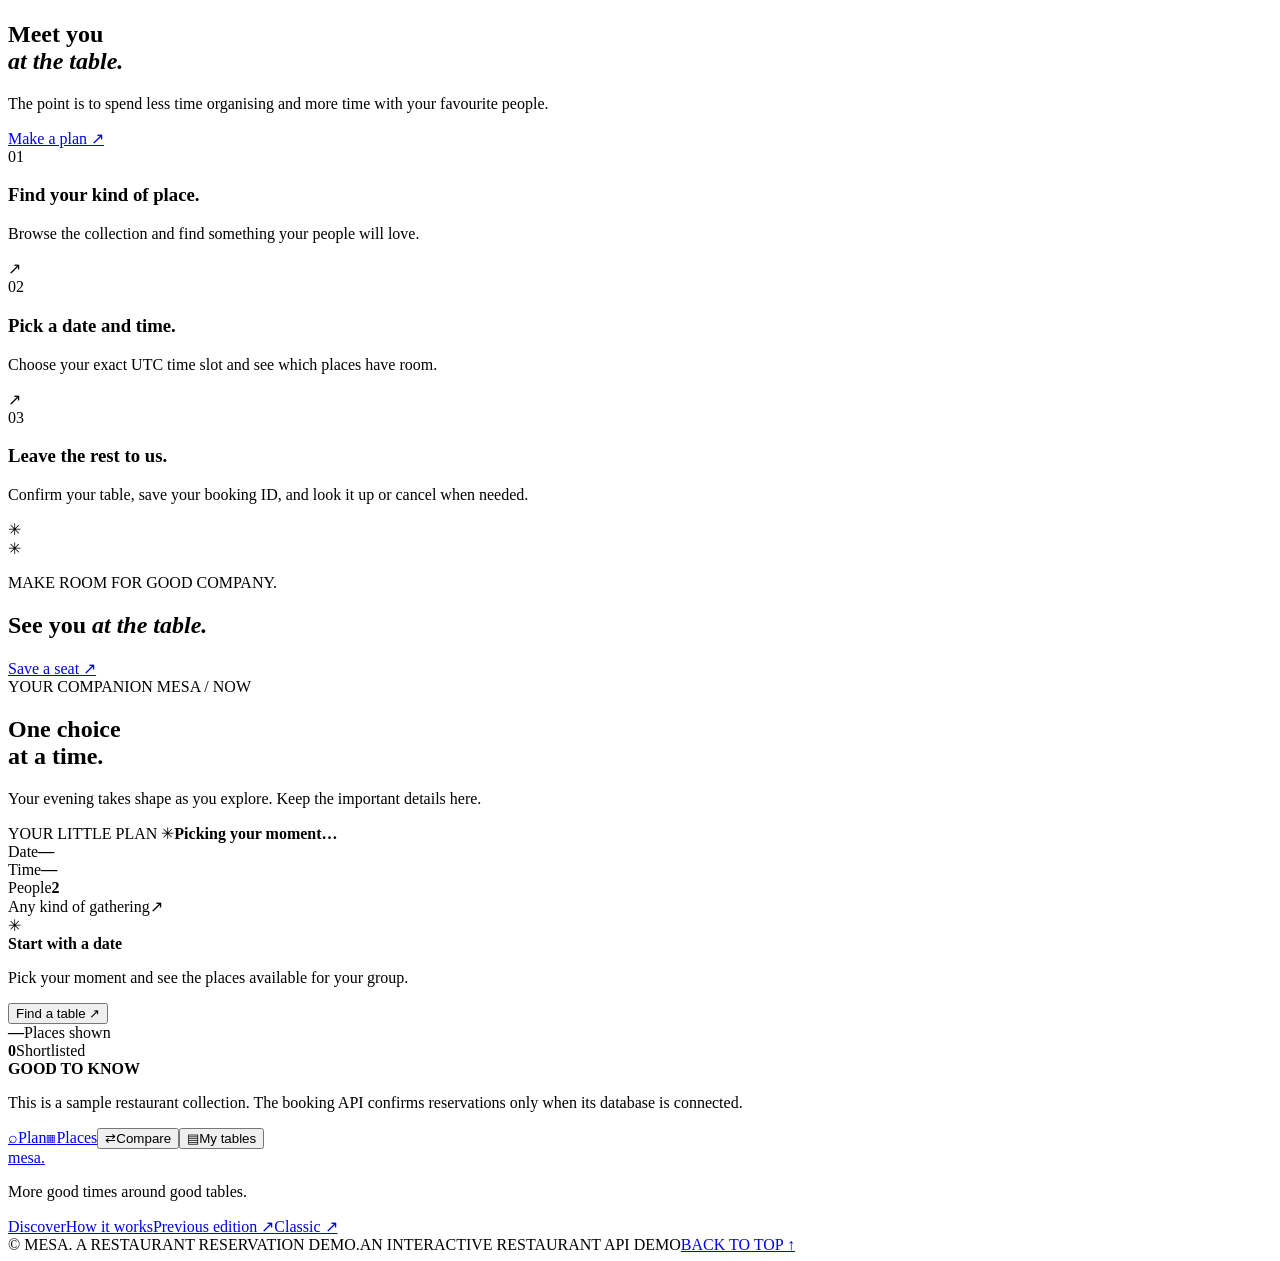
==== commit 44fba466: "feat(mesa): elevate working reservation finder into first-screen dock and replace hero decoration wi" ====
--- a/static/v3/index.html
+++ b/static/v3/index.html
@@ -5,7 +5,7 @@
   <meta name="viewport" content="width=device-width, initial-scale=1">
   <meta name="theme-color" content="#F8F7F2">
   <meta name="description" content="A considered restaurant table finder. Compare places, check exact availability, save your favourites, and make a better plan together.">
-  <title>Mesa. — Find a place to gather</title>
+  <title>Mesa. — Good food, great plans</title>
   <link rel="icon" type="image/svg+xml" href="/v3-assets/favicon.svg">
   <link rel="preconnect" href="https://fonts.googleapis.com">
   <link rel="preconnect" href="https://fonts.gstatic.com" crossorigin>
@@ -16,11 +16,13 @@
   <link rel="stylesheet" href="/v3-assets/workspace.css">
   <link rel="stylesheet" href="/v3-assets/dining.css">
   <link rel="stylesheet" href="/v3-assets/paprika.css">
+  <link rel="stylesheet" href="/v3-assets/table-first.css">
   <script src="/v3-assets/app.js" defer></script>
   <script src="/v3-assets/studio.js" defer></script>
   <script src="/v3-assets/compare.js" defer></script>
   <script src="/v3-assets/workspace.js" defer></script>
   <script src="/v3-assets/dining.js" defer></script>
+  <script src="/v3-assets/table-first.js" defer></script>
 </head>
 <body>
   <a class="skip-link" href="#explore">Skip to restaurant discovery</a>
@@ -46,23 +48,35 @@
     <section class="hero" aria-labelledby="hero-title"><span class="hero-section-label">YOUR NEXT GOOD EVENING <span>✳</span> STARTS HERE</span>
       <div class="container hero-grid">
         <div class="hero-copy">
-          <div class="kicker"><span class="kicker-dot"></span> GOOD PLANS ARE MADE HERE <span class="edition">THE MESA EDITION / 2026</span></div>
+          <div class="kicker"><span class="kicker-dot"></span> A BETTER KIND OF GET-TOGETHER <span class="edition">THE MESA TABLE FINDER</span></div>
           <h1 id="hero-title">Good food.<br>Better <em>together.</em></h1>
-          <p class="hero-sub">Find a place worth showing up for. Choose your people, pick a moment, and make dinner the part of the day you look forward to.</p>
-          <a class="hero-cta" href="#plan-fields"><span>Find your table</span><span class="cta-circle" aria-hidden="true">↗</span></a>
+          <p class="hero-sub">The right place changes everything. Pick a moment, bring your favourite people, and let dinner become the plan.</p>
+          <a class="hero-cta" href="#plan-fields"><span>Plan your table</span><span class="cta-circle" aria-hidden="true">↗</span></a>
           <div class="hero-quick" aria-label="Quick plans"><span class="hero-quick-label">MAKE A LITTLE PLAN</span><button type="button" data-hero-plan="tomorrow">Tomorrow, table for two <span aria-hidden="true">↗</span></button><button type="button" data-hero-plan="weekend">Weekend with friends <span aria-hidden="true">↗</span></button></div>
           <div class="hero-foot"><span>GOOD FOOD / NO GREAT OCCASION REQUIRED</span><span>SCROLL TO EXPLORE ↓</span></div>
         </div>
         <div class="hero-visual" aria-label="Editorial photograph of plated pasta for a shared meal">
           <div class="visual-frame">
             <img class="hero-plate" src="https://images.unsplash.com/photo-1473093226795-af9932fe5856?auto=format&fit=crop&w=1400&q=82" data-fallback="/v2-assets/hero-table.svg" width="1000" height="900" fetchpriority="high" alt="Fresh handmade pasta with herbs, mushrooms and parmesan on a white plate">
-            <div class="hero-photo-caption"><span class="caption-badge">THE MESA PICKS</span><span>MAKE A NIGHT OF IT <span aria-hidden="true">↗</span></span></div>
+            <div class="hero-photo-caption" aria-live="polite" aria-atomic="true"><span class="caption-badge">YOUR PLAN</span><span class="hero-live-details"><strong id="hero-plan-date">Pick a day</strong><span class="hero-live-dot" aria-hidden="true">·</span><span id="hero-plan-party">2 people</span></span></div>
           </div>
-          <div class="photo-footnote"><span>✳</span><span>LESS SCROLLING. MORE SHARING.</span></div>
+          <div class="photo-footnote"><span>✳</span><span>A PLAN IS NOT A CONFIRMED BOOKING</span></div>
         </div>
       </div>
     </section>
-    <div class="editorial-steps" aria-label="How Mesa works">
+    <section class="reservation-dock" aria-labelledby="plan-fields">
+      <div class="reservation-dock-inner">
+        <div class="booking-heading" id="plan-fields"><div><p class="eyebrow">THE TABLE FINDER <span aria-hidden="true">✳</span> MAKE IT HAPPEN</p><h2>Who’s coming to dinner?</h2></div><p>Choose the moment. We’ll show you where everyone fits.</p></div>
+        <form id="search-form" class="finder-form">
+          <label class="field date-field" for="date"><span class="field-index">DATE</span><span class="field-main"><span class="field-icon" aria-hidden="true">▦</span><input id="date" name="date" type="date" required></span></label>
+          <label class="field time-field" for="time"><span class="field-index">TIME · UTC</span><span class="field-main"><span class="field-icon" aria-hidden="true">◷</span><select id="time" name="time" required><option value="11:00">11:00</option><option value="12:00">12:00</option><option value="13:00">13:00</option><option value="14:00">14:00</option><option value="15:00">15:00</option><option value="16:00">16:00</option><option value="17:00">17:00</option><option value="18:00">18:00</option><option value="19:00" selected>19:00</option><option value="20:00">20:00</option><option value="21:00">21:00</option><option value="22:00">22:00</option></select><span class="select-arrow" aria-hidden="true">⌄</span></span></label>
+          <div class="field guests-field"><label class="field-index" for="guests">PEOPLE</label><div class="guest-stepper"><button class="step" type="button" id="fewer" aria-label="Remove one guest">−</button><input id="guests" type="number" name="guests" min="1" max="1000" value="2" step="1" required aria-label="Number of guests"><span class="guest-unit">guests</span><button class="step" type="button" id="more" aria-label="Add one guest">+</button></div></div>
+          <button class="button button-primary find-button" id="search-button" type="submit">Check tables <span aria-hidden="true">↗</span></button>
+        </form>
+        <div class="finder-extras"><div class="quick-dates" aria-label="Quick date choices"><span>MAKE IT EASY</span><button type="button" data-quick-date="tomorrow">Tomorrow ↗</button><button type="button" data-quick-date="weekend">This weekend ↗</button><button type="button" data-party="2">For two</button><button type="button" data-party="4">Four people</button><button type="button" data-party="6">Group of six</button></div><p>NO ACCOUNT REQUIRED <span aria-hidden="true">·</span> DEMO USES UTC TIMES</p></div>
+      </div>
+    </section>
+    <div class="editorial-steps" aria-label="Three steps to a better evening">
       <span class="editorial-step"><b>01</b><span>Pick your moment</span></span>
       <span class="steps-rule" aria-hidden="true"></span>
       <span class="editorial-step"><b>02</b><span>Meet your match</span></span>
@@ -71,18 +85,10 @@
     </div>
     <section id="explore" class="explore">
       <div class="container">
-        <div class="booking-heading" id="plan-fields"><div><p class="eyebrow">01 / THE DETAILS</p><h2>Make tonight a thing.</h2></div><p>A few details, then the fun part.<br>Find availability for your group.</p></div>
-        <form id="search-form" class="finder-form">
-          <label class="field date-field" for="date"><span class="field-index">DATE</span><span class="field-main"><span class="field-icon" aria-hidden="true">▦</span><input id="date" name="date" type="date" required></span></label>
-          <label class="field time-field" for="time"><span class="field-index">TIME · UTC</span><span class="field-main"><span class="field-icon" aria-hidden="true">◷</span><select id="time" name="time" required><option value="11:00">11:00</option><option value="12:00">12:00</option><option value="13:00">13:00</option><option value="14:00">14:00</option><option value="15:00">15:00</option><option value="16:00">16:00</option><option value="17:00">17:00</option><option value="18:00">18:00</option><option value="19:00" selected>19:00</option><option value="20:00">20:00</option><option value="21:00">21:00</option><option value="22:00">22:00</option></select><span class="select-arrow" aria-hidden="true">⌄</span></span></label>
-          <div class="field guests-field"><label class="field-index" for="guests">PEOPLE</label><div class="guest-stepper"><button class="step" type="button" id="fewer" aria-label="Remove one guest">−</button><input id="guests" type="number" name="guests" min="1" max="1000" value="2" step="1" required aria-label="Number of guests"><span class="guest-unit">guests</span><button class="step" type="button" id="more" aria-label="Add one guest">+</button></div></div>
-          <button class="button button-primary find-button" id="search-button" type="submit">Check tables <span aria-hidden="true">↗</span></button>
-        </form>
-        <div class="finder-extras"><div class="quick-dates" aria-label="Quick date choices"><span>MAKE IT EASY</span><button type="button" data-quick-date="tomorrow">Tomorrow ↗</button><button type="button" data-quick-date="weekend">This weekend ↗</button><button type="button" data-party="2">For two</button><button type="button" data-party="4">Four people</button><button type="button" data-party="6">Group of six</button></div><p>NO ACCOUNT REQUIRED <span aria-hidden="true">·</span> DEMO USES UTC TIMES</p></div>
-        <section class="plan-studio" aria-labelledby="studio-heading">
+        <section class="plan-studio" id="occasion" aria-labelledby="studio-heading">
           <div class="studio-top">
             <div class="studio-intro">
-              <p class="eyebrow">02 / THE OCCASION</p>
+              <p class="eyebrow">01 / THE OCCASION</p>
               <h3 id="studio-heading">Set the mood.</h3>
               <p>Choose a feeling, try a time, find a place. Your plan stays editable until you confirm a reservation.</p>
             </div>
@@ -111,7 +117,7 @@
           </div>
         </section>
         <div class="section-divider"></div>
-        <div class="places-heading" id="places"><div><p class="eyebrow">03 / THE COLLECTION</p><h2>Find your kind of place.</h2><p class="section-intro">Find your next favourite in our sample collection. Save a few, compare your top two, and make a plan.</p></div><div class="count-mark"><strong id="restaurant-count">—</strong><span>PLACES<br>SHOWN</span></div></div>
+        <div class="places-heading" id="places"><div><p class="eyebrow">02 / THE COLLECTION</p><h2>Find your kind of place.</h2><p class="section-intro">Find your next favourite in our sample collection. Save a few, compare your top two, and make a plan.</p></div><div class="count-mark"><strong id="restaurant-count">—</strong><span>PLACES<br>SHOWN</span></div></div>
         <div class="availability-note" role="status" aria-live="polite"><span class="availability-pulse" aria-hidden="true"></span><span id="availability-note">Checking your chosen moment…</span><span class="availability-note-spark" aria-hidden="true">↗</span></div><div id="system-message" class="system-message" role="status" aria-live="polite" hidden></div>
         <div class="list-tools"><label class="searchbox" for="restaurant-query"><svg viewBox="0 0 24 24" width="20" height="20" fill="none" stroke="currentColor" stroke-width="1.8" aria-hidden="true"><circle cx="10.8" cy="10.8" r="7"></circle><path d="m16 16 5 5"></path></svg><input id="restaurant-query" type="search" placeholder="A place on your mind?" autocomplete="off"><span class="search-shortcut" aria-hidden="true">⌕</span></label><div class="segmented" role="group" aria-label="Filter restaurants by availability"><button type="button" class="segment selected" data-filter="all" aria-pressed="true">All places</button><button type="button" class="segment" data-filter="available" aria-pressed="false">Seats available</button><button type="button" class="segment" data-filter="saved" aria-pressed="false">♡ Shortlist <span id="favorite-count">0</span></button></div><label class="sort-control" for="sort-restaurants">Sort <select id="sort-restaurants" aria-label="Sort places"><option value="recommended">Suggested</option><option value="capacity">Larger tables</option><option value="name">A to Z</option><option value="seats">More seats</option></select></label><button class="surprise-button" id="surprise-me" type="button">Surprise me <span aria-hidden="true">↗</span></button></div>
         <p class="compare-tip">Make it easier: add two favourites to compare side by side.</p>
@@ -121,7 +127,7 @@
     </section>
     <section id="how-it-works" class="how">
       <div class="container how-grid">
-        <div class="how-left"><p class="eyebrow eyebrow-light">04 / THAT WAS EASY</p><h2>Meet you<br><em>at the table.</em></h2><p>The point is to spend less time organising and more time with your favourite people.</p><a class="how-link" href="#explore">Make a plan <span aria-hidden="true">↗</span></a></div>
+        <div class="how-left"><p class="eyebrow eyebrow-light">03 / THAT WAS EASY</p><h2>Meet you<br><em>at the table.</em></h2><p>The point is to spend less time organising and more time with your favourite people.</p><a class="how-link" href="#explore">Make a plan <span aria-hidden="true">↗</span></a></div>
         <div class="how-right"><div class="how-step"><span class="how-no">01</span><div><h3>Find your kind of place.</h3><p>Browse the collection and find something your people will love.</p></div><span aria-hidden="true">↗</span></div><div class="how-step"><span class="how-no">02</span><div><h3>Pick a date and time.</h3><p>Choose your exact UTC time slot and see which places have room.</p></div><span aria-hidden="true">↗</span></div><div class="how-step"><span class="how-no">03</span><div><h3>Leave the rest to us.</h3><p>Confirm your table, save your booking ID, and look it up or cancel when needed.</p></div><span aria-hidden="true">✳</span></div></div>
       </div>
     </section>
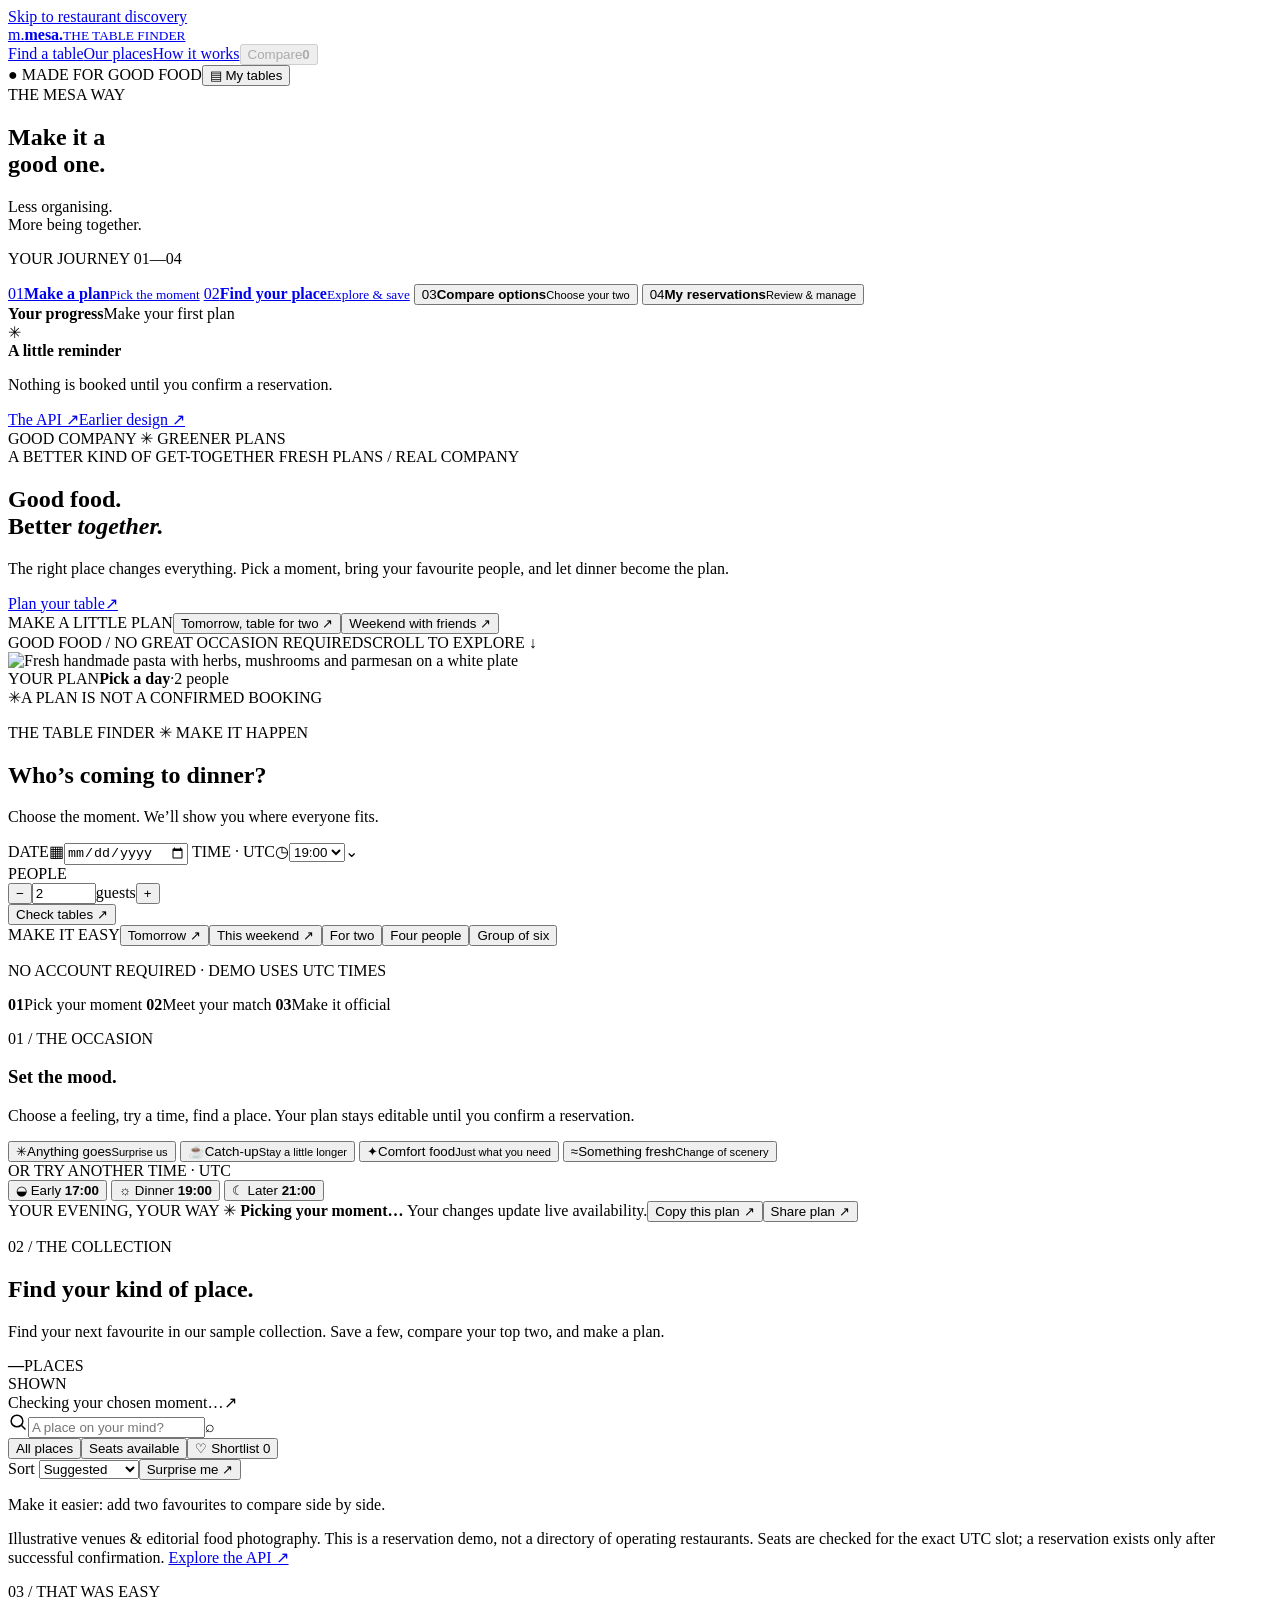
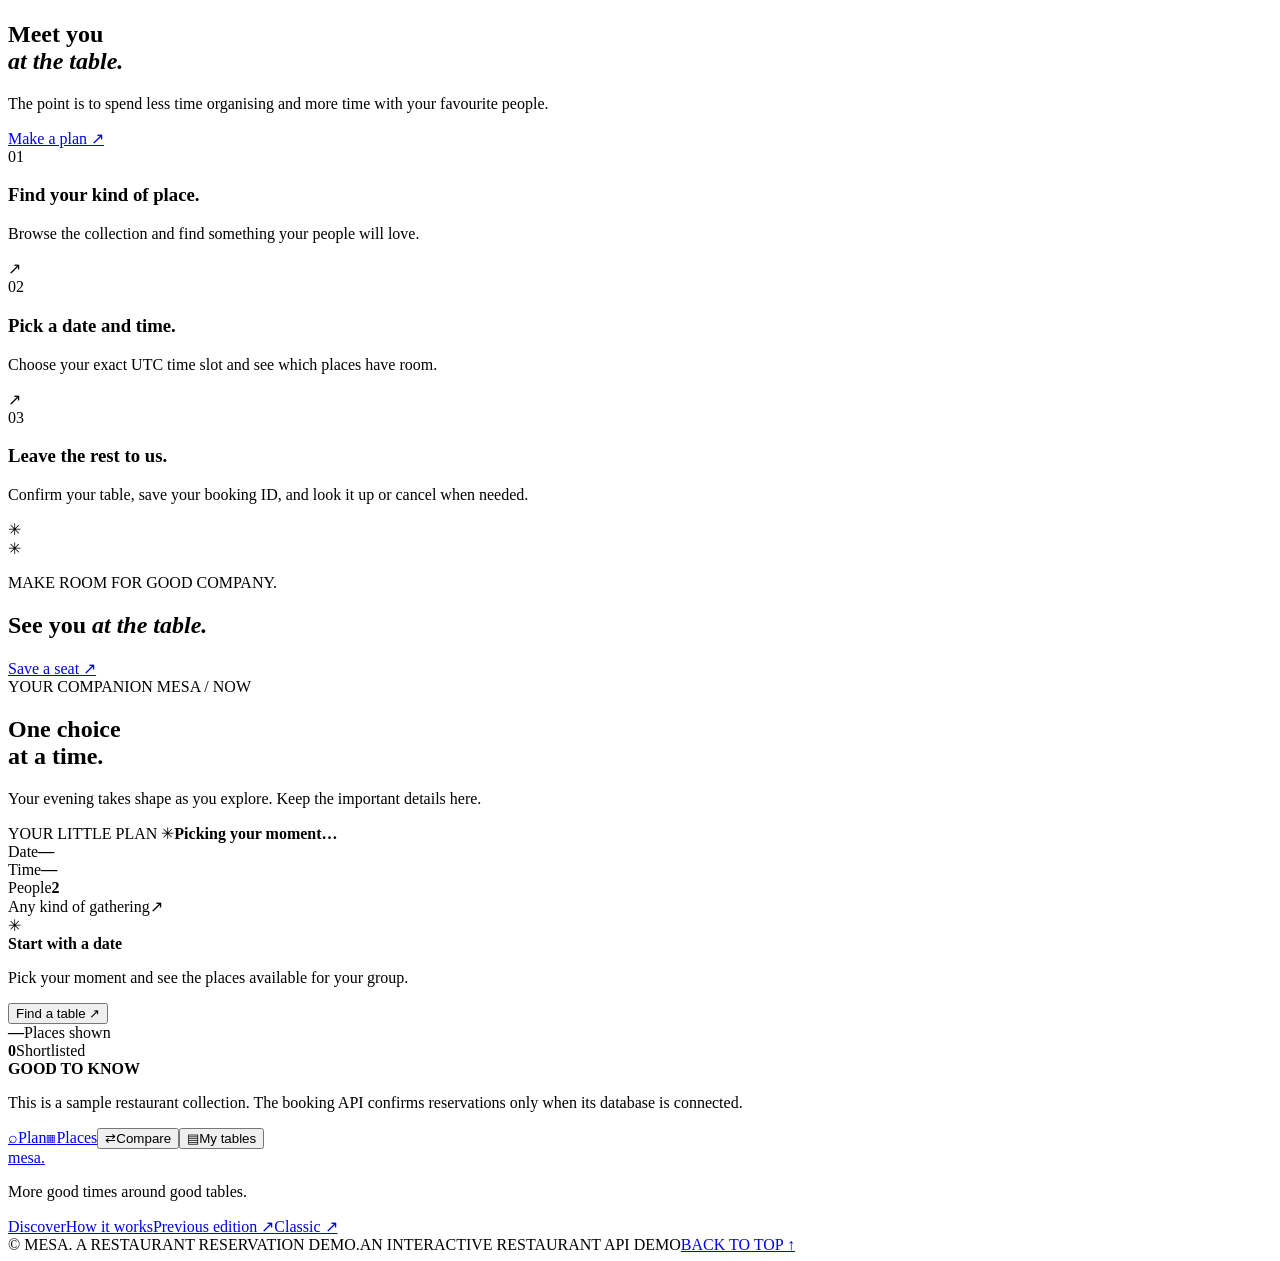
==== commit 3b4552f8: "brand(mesa): connect herb-lime theme, browser chrome and favicon while preserving V7 interactions" ====
--- a/static/v3/index.html
+++ b/static/v3/index.html
@@ -3,7 +3,7 @@
 <head>
   <meta charset="utf-8">
   <meta name="viewport" content="width=device-width, initial-scale=1">
-  <meta name="theme-color" content="#F8F7F2">
+  <meta name="theme-color" content="#F8FAF5">
   <meta name="description" content="A considered restaurant table finder. Compare places, check exact availability, save your favourites, and make a better plan together.">
   <title>Mesa. — Good food, great plans</title>
   <link rel="icon" type="image/svg+xml" href="/v3-assets/favicon.svg">
@@ -17,6 +17,7 @@
   <link rel="stylesheet" href="/v3-assets/dining.css">
   <link rel="stylesheet" href="/v3-assets/paprika.css">
   <link rel="stylesheet" href="/v3-assets/table-first.css">
+  <link rel="stylesheet" href="/v3-assets/herb-lime.css">
   <script src="/v3-assets/app.js" defer></script>
   <script src="/v3-assets/studio.js" defer></script>
   <script src="/v3-assets/compare.js" defer></script>
@@ -45,10 +46,10 @@
     </aside>
     <div class="workspace-main">
   <main class="workspace-content">
-    <section class="hero" aria-labelledby="hero-title"><span class="hero-section-label">YOUR NEXT GOOD EVENING <span>✳</span> STARTS HERE</span>
+    <section class="hero" aria-labelledby="hero-title"><span class="hero-section-label">GOOD COMPANY <span>✳</span> GREENER PLANS</span>
       <div class="container hero-grid">
         <div class="hero-copy">
-          <div class="kicker"><span class="kicker-dot"></span> A BETTER KIND OF GET-TOGETHER <span class="edition">THE MESA TABLE FINDER</span></div>
+          <div class="kicker"><span class="kicker-dot"></span> A BETTER KIND OF GET-TOGETHER <span class="edition">FRESH PLANS / REAL COMPANY</span></div>
           <h1 id="hero-title">Good food.<br>Better <em>together.</em></h1>
           <p class="hero-sub">The right place changes everything. Pick a moment, bring your favourite people, and let dinner become the plan.</p>
           <a class="hero-cta" href="#plan-fields"><span>Plan your table</span><span class="cta-circle" aria-hidden="true">↗</span></a>
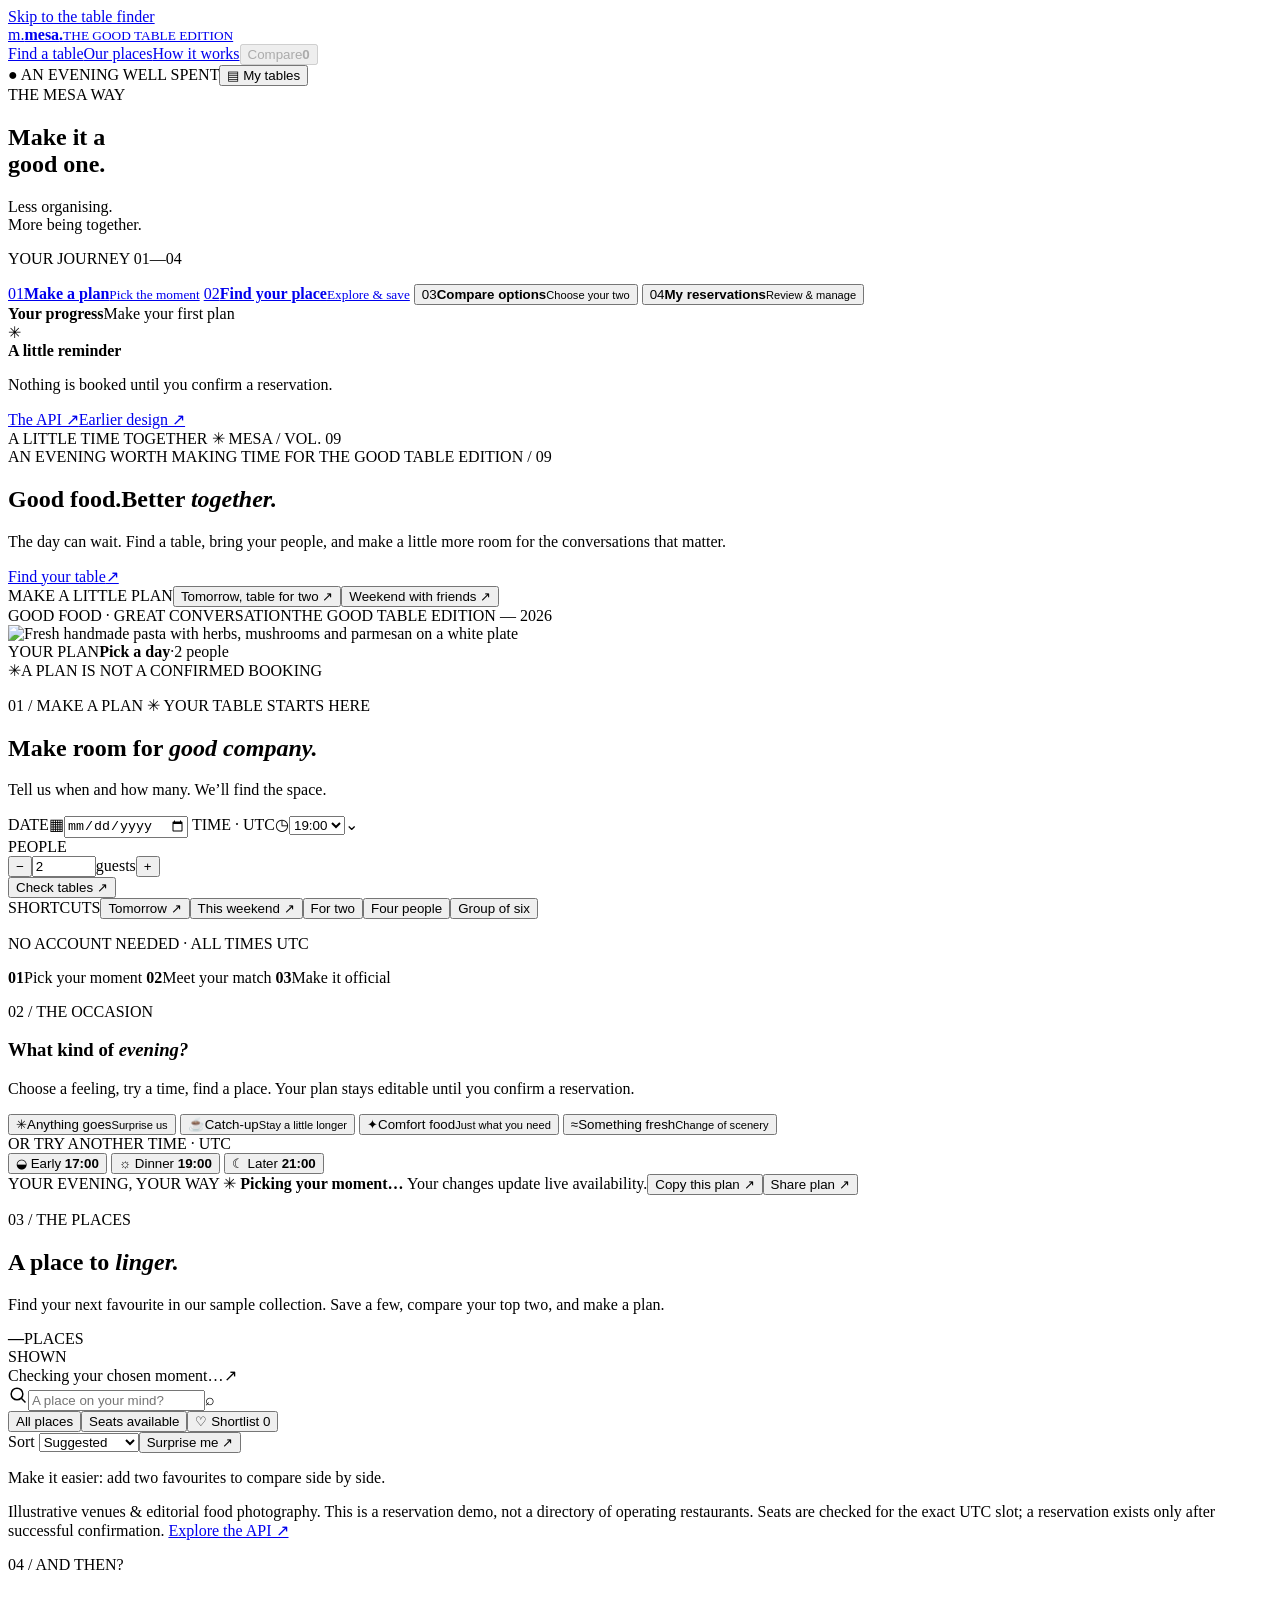
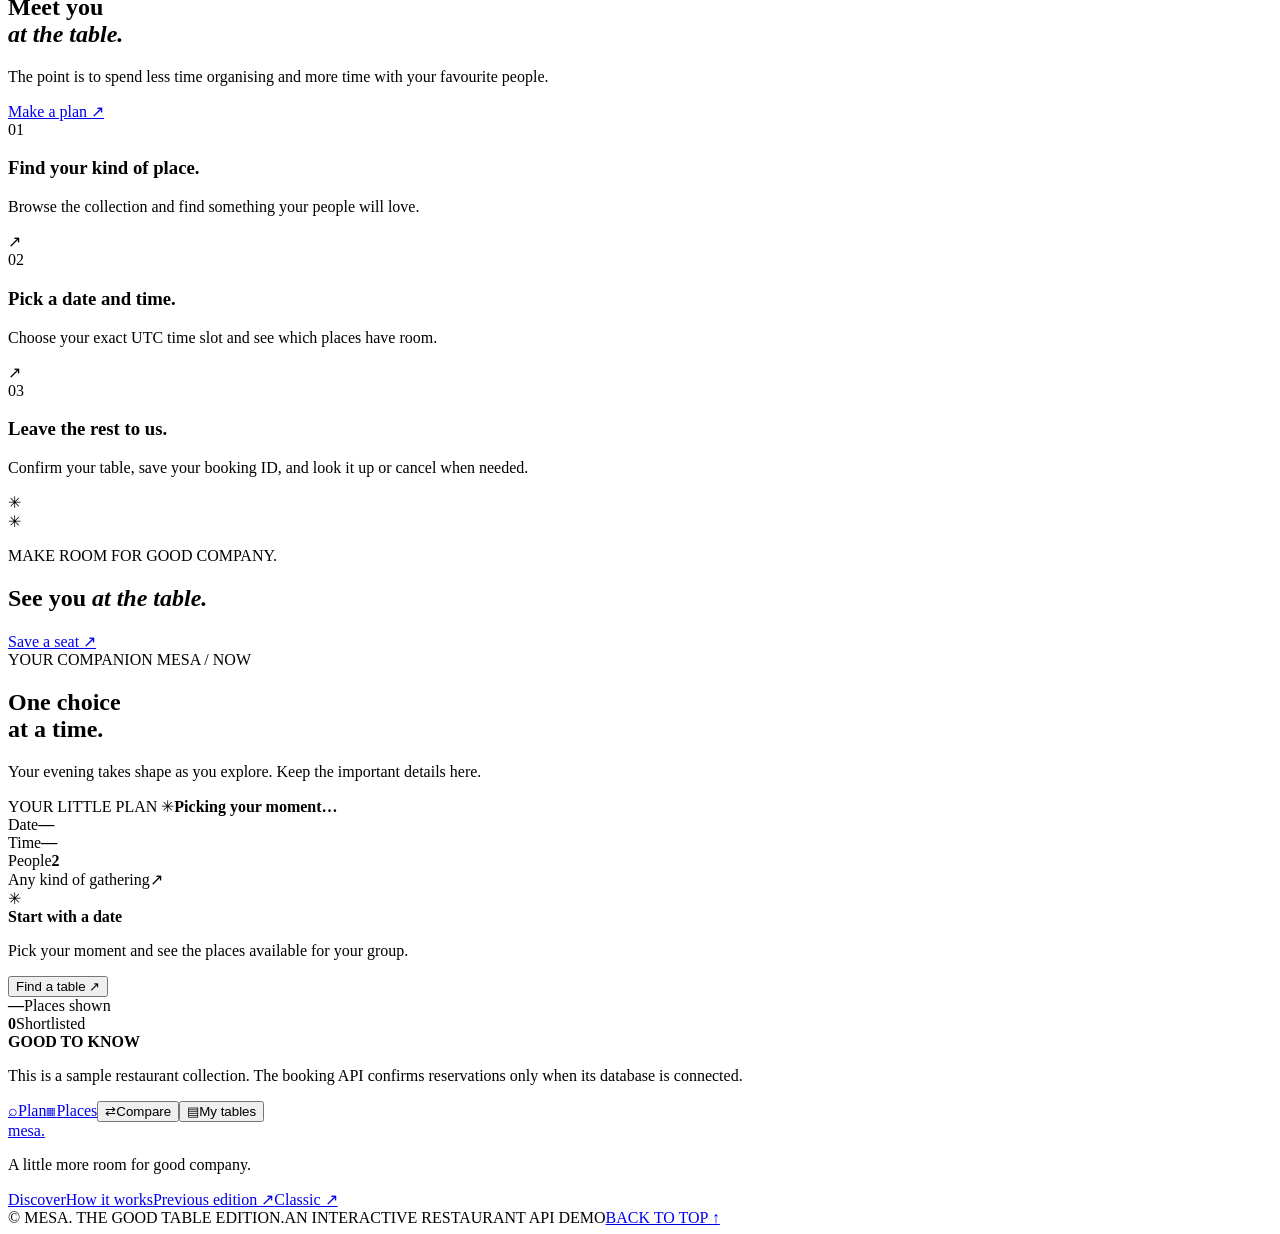
==== commit 530276ef: "feat(mesa): introduce Good Table editorial narrative, new expressive typography and intact live rese" ====
--- a/static/v3/index.html
+++ b/static/v3/index.html
@@ -5,11 +5,11 @@
   <meta name="viewport" content="width=device-width, initial-scale=1">
   <meta name="theme-color" content="#F8FAF5">
   <meta name="description" content="A considered restaurant table finder. Compare places, check exact availability, save your favourites, and make a better plan together.">
-  <title>Mesa. — Good food, great plans</title>
+  <title>Mesa. — The Good Table Edition</title>
   <link rel="icon" type="image/svg+xml" href="/v3-assets/favicon.svg">
   <link rel="preconnect" href="https://fonts.googleapis.com">
   <link rel="preconnect" href="https://fonts.gstatic.com" crossorigin>
-  <link href="https://fonts.googleapis.com/css2?family=DM+Sans:wght@400;500;600;700;800&family=DM+Serif+Display:ital@0;1&family=Plus+Jakarta+Sans:wght@400;500;600;700;800&display=swap" rel="stylesheet">
+  <link href="https://fonts.googleapis.com/css2?family=DM+Mono:wght@400;500&family=Instrument+Serif:ital@0;1&family=Manrope:wght@400;500;600;700;800&display=swap" rel="stylesheet">
   <link rel="stylesheet" href="/v3-assets/styles.css">
   <link rel="stylesheet" href="/v3-assets/studio.css">
   <link rel="stylesheet" href="/v3-assets/compare.css">
@@ -18,6 +18,7 @@
   <link rel="stylesheet" href="/v3-assets/paprika.css">
   <link rel="stylesheet" href="/v3-assets/table-first.css">
   <link rel="stylesheet" href="/v3-assets/herb-lime.css">
+  <link rel="stylesheet" href="/v3-assets/editorial-table.css">
   <script src="/v3-assets/app.js" defer></script>
   <script src="/v3-assets/studio.js" defer></script>
   <script src="/v3-assets/compare.js" defer></script>
@@ -26,11 +27,11 @@
   <script src="/v3-assets/table-first.js" defer></script>
 </head>
 <body>
-  <a class="skip-link" href="#explore">Skip to restaurant discovery</a>
+  <a class="skip-link" href="#plan-fields">Skip to the table finder</a>
   <header class="workspace-header" id="top">
-    <a href="#explore" class="workspace-brand" aria-label="Mesa Home"><span class="brand-mark" aria-hidden="true">m.</span><span class="brand-words"><strong>mesa<span>.</span></strong><small>THE TABLE FINDER</small></span></a>
+    <a href="#explore" class="workspace-brand" aria-label="Mesa Home"><span class="brand-mark" aria-hidden="true">m.</span><span class="brand-words"><strong>mesa<span>.</span></strong><small>THE GOOD TABLE EDITION</small></span></a>
     <nav class="workspace-tabs" aria-label="Primary"><a href="#explore" class="workspace-tab" data-work-nav="plan"><span>Find a table</span></a><a href="#places" class="workspace-tab" data-work-nav="places"><span>Our places</span></a><a href="#how-it-works" class="workspace-tab" data-work-nav="how"><span>How it works</span></a><button type="button" class="workspace-tab" data-open-compare id="header-compare" disabled><span>Compare</span><b id="header-compare-count">0</b></button></nav>
-    <div class="workspace-actions"><span class="demo-indicator"><span aria-hidden="true">●</span> MADE FOR GOOD FOOD</span><button class="saved-button" type="button" id="open-reservations"><span aria-hidden="true">▤</span> My tables <span class="saved-count" id="saved-count" hidden></span></button></div>
+    <div class="workspace-actions"><span class="demo-indicator"><span aria-hidden="true">●</span> AN EVENING WELL SPENT</span><button class="saved-button" type="button" id="open-reservations"><span aria-hidden="true">▤</span> My tables <span class="saved-count" id="saved-count" hidden></span></button></div>
   </header>
   <div class="workspace-shell">
     <aside class="journey-rail" aria-label="Your table journey">
@@ -46,17 +47,17 @@
     </aside>
     <div class="workspace-main">
   <main class="workspace-content">
-    <section class="hero" aria-labelledby="hero-title"><span class="hero-section-label">GOOD COMPANY <span>✳</span> GREENER PLANS</span>
+    <section class="hero" aria-labelledby="hero-title"><span class="hero-section-label">A LITTLE TIME TOGETHER <span>✳</span> MESA / VOL. 09</span>
       <div class="container hero-grid">
         <div class="hero-copy">
-          <div class="kicker"><span class="kicker-dot"></span> A BETTER KIND OF GET-TOGETHER <span class="edition">FRESH PLANS / REAL COMPANY</span></div>
-          <h1 id="hero-title">Good food.<br>Better <em>together.</em></h1>
-          <p class="hero-sub">The right place changes everything. Pick a moment, bring your favourite people, and let dinner become the plan.</p>
-          <a class="hero-cta" href="#plan-fields"><span>Plan your table</span><span class="cta-circle" aria-hidden="true">↗</span></a>
+          <div class="kicker"><span class="kicker-dot"></span> AN EVENING WORTH MAKING TIME FOR <span class="edition">THE GOOD TABLE EDITION / 09</span></div>
+          <h1 id="hero-title"><span class="headline-top">Good food.</span><span class="headline-bottom">Better <em>together.</em></span></h1>
+          <p class="hero-sub">The day can wait. Find a table, bring your people, and make a little more room for the conversations that matter.</p>
+          <a class="hero-cta" href="#plan-fields"><span>Find your table</span><span class="cta-circle" aria-hidden="true">↗</span></a>
           <div class="hero-quick" aria-label="Quick plans"><span class="hero-quick-label">MAKE A LITTLE PLAN</span><button type="button" data-hero-plan="tomorrow">Tomorrow, table for two <span aria-hidden="true">↗</span></button><button type="button" data-hero-plan="weekend">Weekend with friends <span aria-hidden="true">↗</span></button></div>
-          <div class="hero-foot"><span>GOOD FOOD / NO GREAT OCCASION REQUIRED</span><span>SCROLL TO EXPLORE ↓</span></div>
+          <div class="hero-foot"><span>GOOD FOOD · GREAT CONVERSATION</span><span>THE GOOD TABLE EDITION — 2026</span></div>
         </div>
-        <div class="hero-visual" aria-label="Editorial photograph of plated pasta for a shared meal">
+        <div class="hero-visual" aria-label="Food photograph of pasta for a shared meal">
           <div class="visual-frame">
             <img class="hero-plate" src="https://images.unsplash.com/photo-1473093226795-af9932fe5856?auto=format&fit=crop&w=1400&q=82" data-fallback="/v2-assets/hero-table.svg" width="1000" height="900" fetchpriority="high" alt="Fresh handmade pasta with herbs, mushrooms and parmesan on a white plate">
             <div class="hero-photo-caption" aria-live="polite" aria-atomic="true"><span class="caption-badge">YOUR PLAN</span><span class="hero-live-details"><strong id="hero-plan-date">Pick a day</strong><span class="hero-live-dot" aria-hidden="true">·</span><span id="hero-plan-party">2 people</span></span></div>
@@ -67,14 +68,14 @@
     </section>
     <section class="reservation-dock" aria-labelledby="plan-fields">
       <div class="reservation-dock-inner">
-        <div class="booking-heading" id="plan-fields"><div><p class="eyebrow">THE TABLE FINDER <span aria-hidden="true">✳</span> MAKE IT HAPPEN</p><h2>Who’s coming to dinner?</h2></div><p>Choose the moment. We’ll show you where everyone fits.</p></div>
+        <div class="booking-heading" id="plan-fields"><div><p class="eyebrow">01 / MAKE A PLAN <span aria-hidden="true">✳</span> YOUR TABLE STARTS HERE</p><h2>Make room for <em>good company.</em></h2></div><p>Tell us when and how many. We’ll find the space.</p></div>
         <form id="search-form" class="finder-form">
           <label class="field date-field" for="date"><span class="field-index">DATE</span><span class="field-main"><span class="field-icon" aria-hidden="true">▦</span><input id="date" name="date" type="date" required></span></label>
           <label class="field time-field" for="time"><span class="field-index">TIME · UTC</span><span class="field-main"><span class="field-icon" aria-hidden="true">◷</span><select id="time" name="time" required><option value="11:00">11:00</option><option value="12:00">12:00</option><option value="13:00">13:00</option><option value="14:00">14:00</option><option value="15:00">15:00</option><option value="16:00">16:00</option><option value="17:00">17:00</option><option value="18:00">18:00</option><option value="19:00" selected>19:00</option><option value="20:00">20:00</option><option value="21:00">21:00</option><option value="22:00">22:00</option></select><span class="select-arrow" aria-hidden="true">⌄</span></span></label>
           <div class="field guests-field"><label class="field-index" for="guests">PEOPLE</label><div class="guest-stepper"><button class="step" type="button" id="fewer" aria-label="Remove one guest">−</button><input id="guests" type="number" name="guests" min="1" max="1000" value="2" step="1" required aria-label="Number of guests"><span class="guest-unit">guests</span><button class="step" type="button" id="more" aria-label="Add one guest">+</button></div></div>
           <button class="button button-primary find-button" id="search-button" type="submit">Check tables <span aria-hidden="true">↗</span></button>
         </form>
-        <div class="finder-extras"><div class="quick-dates" aria-label="Quick date choices"><span>MAKE IT EASY</span><button type="button" data-quick-date="tomorrow">Tomorrow ↗</button><button type="button" data-quick-date="weekend">This weekend ↗</button><button type="button" data-party="2">For two</button><button type="button" data-party="4">Four people</button><button type="button" data-party="6">Group of six</button></div><p>NO ACCOUNT REQUIRED <span aria-hidden="true">·</span> DEMO USES UTC TIMES</p></div>
+        <div class="finder-extras"><div class="quick-dates" aria-label="Quick date choices"><span>SHORTCUTS</span><button type="button" data-quick-date="tomorrow">Tomorrow ↗</button><button type="button" data-quick-date="weekend">This weekend ↗</button><button type="button" data-party="2">For two</button><button type="button" data-party="4">Four people</button><button type="button" data-party="6">Group of six</button></div><p>NO ACCOUNT NEEDED <span aria-hidden="true">·</span> ALL TIMES UTC</p></div>
       </div>
     </section>
     <div class="editorial-steps" aria-label="Three steps to a better evening">
@@ -89,8 +90,8 @@
         <section class="plan-studio" id="occasion" aria-labelledby="studio-heading">
           <div class="studio-top">
             <div class="studio-intro">
-              <p class="eyebrow">01 / THE OCCASION</p>
-              <h3 id="studio-heading">Set the mood.</h3>
+              <p class="eyebrow">02 / THE OCCASION</p>
+              <h3 id="studio-heading">What kind of <em>evening?</em></h3>
               <p>Choose a feeling, try a time, find a place. Your plan stays editable until you confirm a reservation.</p>
             </div>
             
@@ -118,7 +119,7 @@
           </div>
         </section>
         <div class="section-divider"></div>
-        <div class="places-heading" id="places"><div><p class="eyebrow">02 / THE COLLECTION</p><h2>Find your kind of place.</h2><p class="section-intro">Find your next favourite in our sample collection. Save a few, compare your top two, and make a plan.</p></div><div class="count-mark"><strong id="restaurant-count">—</strong><span>PLACES<br>SHOWN</span></div></div>
+        <div class="places-heading" id="places"><div><p class="eyebrow">03 / THE PLACES</p><h2>A place to <em>linger.</em></h2><p class="section-intro">Find your next favourite in our sample collection. Save a few, compare your top two, and make a plan.</p></div><div class="count-mark"><strong id="restaurant-count">—</strong><span>PLACES<br>SHOWN</span></div></div>
         <div class="availability-note" role="status" aria-live="polite"><span class="availability-pulse" aria-hidden="true"></span><span id="availability-note">Checking your chosen moment…</span><span class="availability-note-spark" aria-hidden="true">↗</span></div><div id="system-message" class="system-message" role="status" aria-live="polite" hidden></div>
         <div class="list-tools"><label class="searchbox" for="restaurant-query"><svg viewBox="0 0 24 24" width="20" height="20" fill="none" stroke="currentColor" stroke-width="1.8" aria-hidden="true"><circle cx="10.8" cy="10.8" r="7"></circle><path d="m16 16 5 5"></path></svg><input id="restaurant-query" type="search" placeholder="A place on your mind?" autocomplete="off"><span class="search-shortcut" aria-hidden="true">⌕</span></label><div class="segmented" role="group" aria-label="Filter restaurants by availability"><button type="button" class="segment selected" data-filter="all" aria-pressed="true">All places</button><button type="button" class="segment" data-filter="available" aria-pressed="false">Seats available</button><button type="button" class="segment" data-filter="saved" aria-pressed="false">♡ Shortlist <span id="favorite-count">0</span></button></div><label class="sort-control" for="sort-restaurants">Sort <select id="sort-restaurants" aria-label="Sort places"><option value="recommended">Suggested</option><option value="capacity">Larger tables</option><option value="name">A to Z</option><option value="seats">More seats</option></select></label><button class="surprise-button" id="surprise-me" type="button">Surprise me <span aria-hidden="true">↗</span></button></div>
         <p class="compare-tip">Make it easier: add two favourites to compare side by side.</p>
@@ -128,7 +129,7 @@
     </section>
     <section id="how-it-works" class="how">
       <div class="container how-grid">
-        <div class="how-left"><p class="eyebrow eyebrow-light">03 / THAT WAS EASY</p><h2>Meet you<br><em>at the table.</em></h2><p>The point is to spend less time organising and more time with your favourite people.</p><a class="how-link" href="#explore">Make a plan <span aria-hidden="true">↗</span></a></div>
+        <div class="how-left"><p class="eyebrow eyebrow-light">04 / AND THEN?</p><h2>Meet you<br><em>at the table.</em></h2><p>The point is to spend less time organising and more time with your favourite people.</p><a class="how-link" href="#explore">Make a plan <span aria-hidden="true">↗</span></a></div>
         <div class="how-right"><div class="how-step"><span class="how-no">01</span><div><h3>Find your kind of place.</h3><p>Browse the collection and find something your people will love.</p></div><span aria-hidden="true">↗</span></div><div class="how-step"><span class="how-no">02</span><div><h3>Pick a date and time.</h3><p>Choose your exact UTC time slot and see which places have room.</p></div><span aria-hidden="true">↗</span></div><div class="how-step"><span class="how-no">03</span><div><h3>Leave the rest to us.</h3><p>Confirm your table, save your booking ID, and look it up or cancel when needed.</p></div><span aria-hidden="true">✳</span></div></div>
       </div>
     </section>
@@ -145,7 +146,7 @@
     </aside>
   </div>
   <nav class="mobile-nav" aria-label="Mobile navigation"><a href="#explore" data-mobile-tab="plan"><span aria-hidden="true">⌕</span>Plan</a><a href="#places" data-mobile-tab="places"><span aria-hidden="true">▦</span>Places</a><button type="button" data-open-compare><span aria-hidden="true">⇄</span>Compare</button><button type="button" data-open-tables><span aria-hidden="true">▤</span>My tables</button></nav>
-  <footer class="footer"><div class="container footer-main"><div><a class="footer-logo" href="#top">mesa<span>.</span></a><p>More good times around good tables.</p></div><div class="footer-links"><a href="#explore">Discover</a><a href="#how-it-works">How it works</a><a href="/v2">Previous edition ↗</a><a href="/classic">Classic ↗</a></div></div><div class="container footer-bottom"><span>© <span id="year"></span> MESA. A RESTAURANT RESERVATION DEMO.</span><span>AN INTERACTIVE RESTAURANT API DEMO</span><a href="#top">BACK TO TOP ↑</a></div></footer>
+  <footer class="footer"><div class="container footer-main"><div><a class="footer-logo" href="#top">mesa<span>.</span></a><p>A little more room for good company.</p></div><div class="footer-links"><a href="#explore">Discover</a><a href="#how-it-works">How it works</a><a href="/v2">Previous edition ↗</a><a href="/classic">Classic ↗</a></div></div><div class="container footer-bottom"><span>© <span id="year"></span> MESA. THE GOOD TABLE EDITION.</span><span>AN INTERACTIVE RESTAURANT API DEMO</span><a href="#top">BACK TO TOP ↑</a></div></footer>
 
   <dialog class="modal-dialog" id="booking-dialog" aria-labelledby="booking-title"><div class="dialog-inner"><button class="close-dialog" type="button" data-close="booking-dialog" aria-label="Close booking">×</button><p class="dialog-eyebrow">✳ LET'S MAKE IT OFFICIAL</p><h2 id="booking-title">It's a <em>date.</em></h2><p class="dialog-description" id="booking-restaurant">Your table is one click away.</p><div class="booking-recap"><div><span>DATE</span><strong id="recap-date">—</strong></div><div><span>TIME</span><strong id="recap-time">—</strong></div><div><span>PARTY</span><strong id="recap-guests">—</strong></div></div><p class="form-feedback" role="alert" id="booking-feedback" hidden></p><button class="button button-primary full" type="button" id="confirm-booking">Confirm my table <span aria-hidden="true">↗</span></button><button class="button button-secondary full" type="button" id="view-reservations-after-booking" hidden>See my tables <span aria-hidden="true">↗</span></button><p class="fine-note">No payment required · Time slots are UTC</p></div></dialog>
   <dialog class="modal-dialog side-dialog" id="reservations-dialog" aria-labelledby="reservations-title"><div class="dialog-inner"><button class="close-dialog" type="button" data-close="reservations-dialog" aria-label="Close My tables">×</button><p class="dialog-eyebrow">✳ THE PLANS YOU MADE</p><h2 id="reservations-title">Your <em>tables.</em></h2><p class="dialog-description">Saved in this browser. Keep your confirmation ID to look up a reservation on a different device.</p><form id="lookup-form" class="lookup-form"><label for="lookup-id">HAVE YOUR CONFIRMATION ID?</label><div class="lookup-row"><input id="lookup-id" type="number" min="1" inputmode="numeric" placeholder="e.g. 42" required><button class="button button-ink" type="submit">Look up ↗</button></div></form><p class="form-feedback" role="alert" id="reservations-feedback" hidden></p><div id="reservations-list" class="reservation-list" aria-live="polite"><p class="muted">Finding your tables…</p></div><button class="button button-outline full" type="button" id="find-another">Find another table <span aria-hidden="true">↗</span></button></div></dialog>
